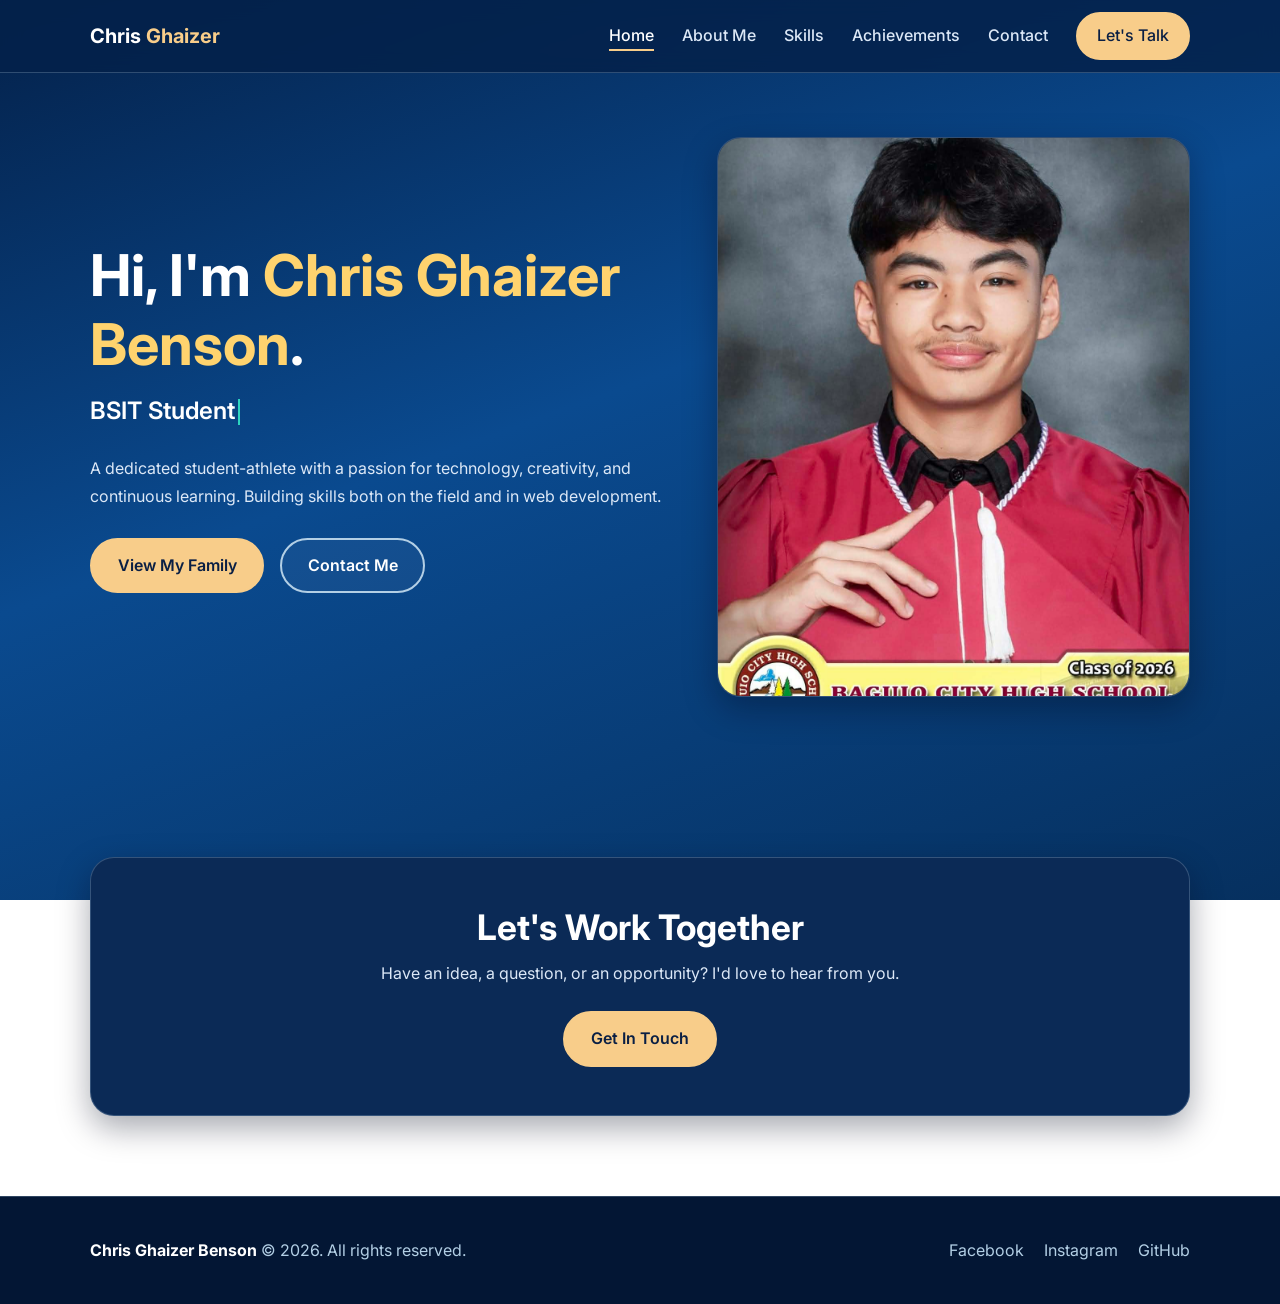
==== index.html @ 93397409 "Add Achievements link to navigation menu" ====
<!DOCTYPE html>
<html lang="en">
<head>
  <meta charset="UTF-8">
  <meta name="viewport" content="width=device-width, initial-scale=1">
  <title>Home | Chris Ghaizer Benson</title>
  <meta name="description" content="Portfolio of Chris Ghaizer Benson, BSIT student and aspiring web developer.">
  <link rel="preconnect" href="https://fonts.googleapis.com">
  <link rel="preconnect" href="https://fonts.gstatic.com" crossorigin>
  <link href="https://fonts.googleapis.com/css2?family=Inter:wght@400;500;600;700&display=swap" rel="stylesheet">
  <link rel="stylesheet" href="style.css">
</head>
<body>
  <header class="site-header">
    <nav class="container nav" aria-label="Main navigation">
      <a href="index.html" class="logo">Chris <span>Ghaizer</span></a>
      <button class="menu-toggle" aria-label="Toggle menu" aria-expanded="false" aria-controls="nav-links">
        <span></span><span></span><span></span>
      </button>
      <ul class="nav-links" id="nav-links">
        <li><a href="index.html" aria-current="page">Home</a></li>
        <li><a href="about.html">About Me</a></li>
        <li><a href="skills.html">Skills</a></li>
        <li><a href="achievements.html">Achievements</a></li>
        <li><a href="contact.html">Contact</a></li>
        <li><a href="contact.html" class="btn">Let's Talk</a></li>
      </ul>
    </nav>
  </header>
  <main>
    <section class="hero" id="home">
      <div class="container hero-grid">
        <div>
          <h1>Hi, I'm <span>Chris Ghaizer Benson</span>.</h1>
          <p class="typed-title" aria-label="BSIT Student | Aspiring Web Developer"><span id="typed">BSIT Student | Aspiring Web Developer</span><span class="cursor" aria-hidden="true"></span></p>
          <p class="lead">A dedicated student-athlete with a passion for technology, creativity, and continuous learning. Building skills both on the field and in web development.</p>
          <div class="btn-row">
            <a href="#Family" id="view-family" class="btn">View My Family</a>
            <a href="contact.html" class="btn btn-outline">Contact Me</a>
          </div>
        </div>
        <!-- Replace profile.jpg with your own photo (same folder as index.html). -->
        <figure class="hero-photo">
          <img src="1.jpg" alt="Profile photo of Chris Ghaizer Benson">
        </figure>
      </div>
    </section>

    <section class="alt is-hidden" id="Family">
      <div class="container">
        <div class="section-head">
          <h2>Family</h2>
          <p class="lead">My Loved Ones</p>
        </div>
        <div class="grid grid-3">
          <article class="card">
            <h3>Father</h3>
            <figure class="hero-photo">
          <img src="2.jpg" alt="Photo of my father">
        </figure>
            <p>The one who taught me how to live.</p>
      
          </article>
          <article class="card">
            <h3>Mother</h3>
            <figure class="hero-photo">
          <img src="3.jpg" alt="Photo of my mother">
        </figure>
            <p>The one who supported me through everything.</p>
           
          </article>
          <article class="card">
            <h3>Sister</h3>
            <figure class="hero-photo">
              <img src="4.jpg" alt="Photo of my sister">
            </figure>
            <p>The one who shares my interests and keeps me motivated.</p>
            
          </article>
        </div>
      </div>
    </section>

    <section>
      <div class="container">
        <div class="cta">
          <h2>Let's Work Together</h2>
          <p>Have an idea, a question, or an opportunity? I'd love to hear from you.</p>
          <a href="contact.html" class="btn">Get In Touch</a>
        </div>
      </div>
    </section>
  </main>
  <footer class="site-footer">
    <div class="container footer-inner">
      <p><strong>Chris Ghaizer Benson</strong> &copy; <span class="year">2026</span>. All rights reserved.</p>
      <ul class="socials">
        <li><a href="https://www.facebook.com/ghaizer.rodriguez" target="_blank" rel="noopener noreferrer">Facebook</a></li>
        <li><a href="https://www.instagram.com/ghaizerz_17/" target="_blank" rel="noopener noreferrer">Instagram</a></li>
        <li><a href="https://github.com/ghaizerbenson17-pixel" target="_blank" rel="noopener noreferrer">GitHub</a></li>
      </ul>
    </div>
  </footer>
  <script src="script.js"></script>
</body>
</html>
---- style.css ----
/* ===== Palette (taken from your reference screenshot) =====
   Deep royal blue background | darker navy cards
   Warm peach buttons         | golden yellow name highlight
   White headings             | soft light-blue body text | teal small accent */
:root{
  --bg-top:#04214A; --bg-mid:#0A4A8F; --bg-bottom:#06305F;   /* page gradient */
  --card:#0B2A56; --panel:rgba(3,18,46,.45); --footer:#031634;
  --peach:#F8CD8A; --peach-hover:#FFDDA8; --gold:#FFD36E;
  --white:#FFFFFF; --text:#DCE8F7; --muted:#B3CFE5; --teal:#2DD4BF;
  --border:rgba(179,207,229,.25); --on-peach:#0A1F44;
  --radius:16px; --shadow:0 12px 32px rgba(0,10,30,.35);
  --font:'Inter','Segoe UI',system-ui,sans-serif;
}
*{box-sizing:border-box;margin:0;padding:0}
html{scroll-behavior:smooth}
body{font-family:var(--font);color:var(--text);line-height:1.7;min-height:100vh;
  background:linear-gradient(160deg,var(--bg-top) 0%,var(--bg-mid) 45%,var(--bg-bottom) 100%) fixed}
a{color:inherit;text-decoration:none}
:focus-visible{outline:3px solid var(--teal);outline-offset:3px}
.container{width:min(1100px,92%);margin-inline:auto}
section{padding:5rem 0}
h1,h2,h3{line-height:1.2;color:var(--white)}
h1{font-size:clamp(2.2rem,5vw,3.6rem)}
h2{font-size:clamp(1.6rem,3vw,2.2rem);margin-bottom:.75rem}
.lead{max-width:60ch;color:var(--text)}
.section-head{margin-bottom:2.5rem}
.alt{background:var(--panel)}

/* Buttons */
.btn{display:inline-block;padding:.75rem 1.6rem;border-radius:999px;font-weight:600;font-size:1rem;
  border:2px solid var(--peach);background:var(--peach);color:var(--on-peach);cursor:pointer;font-family:inherit;
  transition:background .25s,transform .25s,box-shadow .25s}
.btn:hover{background:var(--peach-hover);border-color:var(--peach-hover);transform:translateY(-2px);box-shadow:var(--shadow)}
.btn-outline{background:rgba(255,255,255,.04);color:var(--white);border-color:var(--muted)}
.btn-outline:hover{background:rgba(179,207,229,.18);color:var(--white);border-color:var(--white)}

/* Header / nav */
.site-header{position:sticky;top:0;z-index:100;background:rgba(4,33,74,.85);backdrop-filter:blur(10px);
  border-bottom:1px solid var(--border)}
.nav{display:flex;align-items:center;justify-content:space-between;min-height:72px;gap:1rem}
.logo{font-weight:700;font-size:1.25rem;color:var(--white)}
.logo span{color:var(--peach)}
.nav-links{display:flex;align-items:center;gap:1.75rem;list-style:none}
.nav-links a{font-weight:500;color:var(--text);padding:.25rem 0;border-bottom:2px solid transparent;transition:border-color .25s,color .25s}
.nav-links a:hover,.nav-links a[aria-current="page"]{color:var(--white);border-bottom-color:var(--peach)}
.nav-links .btn{border-bottom:2px solid var(--peach);padding:.5rem 1.2rem;color:var(--on-peach)}
.nav-links .btn:hover{color:var(--on-peach)}
.menu-toggle{display:none;background:none;border:0;cursor:pointer;padding:.5rem}
.menu-toggle span{display:block;width:24px;height:2px;background:var(--white);margin:5px 0;transition:transform .25s,opacity .25s}
.menu-toggle[aria-expanded="true"] span:nth-child(1){transform:translateY(7px) rotate(45deg)}
.menu-toggle[aria-expanded="true"] span:nth-child(2){opacity:0}
.menu-toggle[aria-expanded="true"] span:nth-child(3){transform:translateY(-7px) rotate(-45deg)}

/* Hero */
.hero{padding:4rem 0 5rem}
.hero-grid{display:grid;grid-template-columns:1.1fr .9fr;gap:3rem;align-items:center}
.hero h1 span{color:var(--gold)}
.typed-title{font-size:clamp(1.1rem,2.2vw,1.5rem);font-weight:600;color:var(--white);margin:.75rem 0 1rem;min-height:2em}
.cursor{display:inline-block;width:2px;height:1.1em;background:var(--teal);margin-left:3px;vertical-align:text-bottom;animation:blink 1s steps(1) infinite}
@keyframes blink{50%{opacity:0}}
.hero p.lead{margin-bottom:1.75rem}
.btn-row{display:flex;flex-wrap:wrap;gap:1rem}
.hero-photo{position:relative;width:100%;aspect-ratio:4/5;max-height:560px;border-radius:24px;overflow:hidden;
  box-shadow:var(--shadow);background:linear-gradient(145deg,var(--card),var(--bg-top));
  border:1.5px solid var(--border);display:grid;place-items:center;text-align:center;color:var(--muted);padding:1rem}
.hero-photo img{position:absolute;inset:0;width:100%;height:100%;object-fit:cover}
.hero-photo img.hidden{display:none}

/* Cards */
.grid{display:grid;gap:1.5rem}
.grid-3{grid-template-columns:repeat(3,1fr)}
.grid-2{grid-template-columns:repeat(2,1fr)}
.card{background:var(--card);border:1px solid var(--border);border-top:4px solid var(--peach);border-radius:var(--radius);
  padding:1.75rem;box-shadow:0 2px 8px rgba(0,10,30,.25);transition:transform .25s,box-shadow .25s,border-color .25s}
.card:hover{transform:translateY(-4px);box-shadow:var(--shadow);border-color:var(--muted);border-top-color:var(--peach)}
.card h3{margin-bottom:.5rem;font-size:1.2rem}
.card p{color:var(--text)}
.tags{display:flex;flex-wrap:wrap;gap:.5rem;margin:1rem 0}
.tag{background:rgba(255,255,255,.06);border:1px solid var(--border);color:var(--text);border-radius:999px;padding:.15rem .75rem;font-size:.85rem}
.card-link{font-weight:600;color:var(--peach);border-bottom:2px solid var(--peach)}
.card-link:hover{color:var(--peach-hover)}
.icon{width:48px;height:48px;border-radius:12px;background:var(--peach);color:var(--on-peach);display:grid;place-items:center;
  font-weight:700;font-size:.9rem;margin-bottom:1rem}
.cta{background:var(--card);border:1px solid var(--border);color:var(--white);text-align:center;border-radius:24px;padding:3rem 1.5rem;box-shadow:var(--shadow)}
.cta h2{color:var(--white)}
.cta p{color:var(--text);margin:0 auto 1.5rem}
.page-intro{padding:4rem 0 1rem}
.timeline{list-style:none;border-left:3px solid var(--peach);padding-left:1.5rem;display:grid;gap:1.5rem}
.timeline h3{font-size:1.1rem}
.timeline time{color:var(--gold);font-weight:600;font-size:.9rem}

/* Contact */
.contact-grid{display:grid;grid-template-columns:.8fr 1.2fr;gap:2.5rem;align-items:start}
.contact-list{list-style:none;display:grid;gap:1rem}
.contact-list li{background:var(--card);border:1px solid var(--border);border-radius:12px;padding:1rem 1.25rem}
.contact-list strong{display:block;font-size:.9rem;color:var(--muted)}
.contact-list a:hover{color:var(--peach)}
form{background:var(--card);border:1px solid var(--border);border-radius:var(--radius);padding:2rem;box-shadow:var(--shadow);display:grid;gap:1.1rem}
label{font-weight:600;font-size:.95rem;color:var(--white)}
input,textarea{width:100%;margin-top:.35rem;padding:.8rem 1rem;border:1.5px solid var(--border);border-radius:12px;
  font:inherit;color:var(--white);background:rgba(3,18,46,.55);transition:border-color .25s,box-shadow .25s}
input:hover,textarea:hover{border-color:var(--muted)}
input:focus,textarea:focus{outline:none;border-color:var(--peach);box-shadow:0 0 0 3px rgba(248,205,138,.25)}
textarea{min-height:150px;resize:vertical}
.field.invalid input,.field.invalid textarea{border-color:#FF8A80}
.error{display:block;color:#FFB4AB;font-size:.85rem;min-height:1.1em;margin-top:.25rem}
.form-status{border-radius:12px;padding:.9rem 1rem;background:rgba(45,212,191,.1);border:1px solid var(--teal);color:var(--white);display:none}
.form-status.show{display:block}

/* Footer */
.site-footer{background:var(--footer);color:var(--muted);padding:2.5rem 0;border-top:1px solid var(--border)}
.footer-inner{display:flex;flex-wrap:wrap;justify-content:space-between;align-items:center;gap:1rem}
.site-footer strong{color:var(--white)}
.socials{display:flex;gap:1.25rem;list-style:none}
.socials a{color:var(--muted);border-bottom:1px solid transparent;transition:color .25s,border-color .25s}
.socials a:hover{color:var(--white);border-color:var(--peach)}

/* Responsive */
@media(max-width:900px){
  .hero-grid,.contact-grid{grid-template-columns:1fr}
  .grid-3{grid-template-columns:repeat(2,1fr)}
  .hero-photo{max-width:420px;margin-inline:auto;max-height:none}
}
@media(max-width:720px){
  section{padding:3.5rem 0}
  .menu-toggle{display:block}
  .nav-links{position:absolute;top:72px;left:0;right:0;flex-direction:column;align-items:flex-start;gap:1rem;
    background:var(--bg-top);padding:1.25rem 4%;border-bottom:1px solid var(--border);display:none}
  .nav-links.open{display:flex}
  .grid-3,.grid-2{grid-template-columns:1fr}
}
@media(prefers-reduced-motion:reduce){*{animation:none!important;transition:none!important;scroll-behavior:auto!important}}

/* Center the Family section */
.alt .section-head{text-align:center}
.alt .section-head .lead{margin-inline:auto}
.alt .card{text-align:center}
.alt .tags{justify-content:center}

/* Hidden until "View My Family" is clicked */
.is-hidden {
  display: none;
}

/* About Me box */
.about-box {
  background: #EEF3F9;
  border-left: 6px solid var(--gold);
  border-radius: 4px;
  padding: 2rem 2rem 2rem 2.25rem;
  margin-top: 1.5rem;
  box-shadow: 8px 8px 0 var(--footer);
}
.about-box p {
  color: var(--on-peach);
  max-width: none;
  line-height: 1.9;
}
.about-box p + p {
  margin-top: 1.25rem;
}
.about-box .btn-dark {
  margin-top: 1.5rem;
  background: var(--on-peach);
  border-color: var(--on-peach);
  color: var(--white);
  border-radius: 6px;
  font-weight: 700;
}
.about-box .btn-dark:hover {
  background: var(--card);
  border-color: var(--card);
  color: var(--white);
}

/* Typing effect for the Skills description */
.typewriter {
  min-height: 1.7em; /* keeps the page from jumping while text types in */
}
.typewriter.typing::after {
  content: "";
  display: inline-block;
  width: 2px;
  height: 1.1em;
  background: var(--teal);
  margin-left: 3px;
  vertical-align: text-bottom;
  animation: blink 1s steps(1) infinite;
}
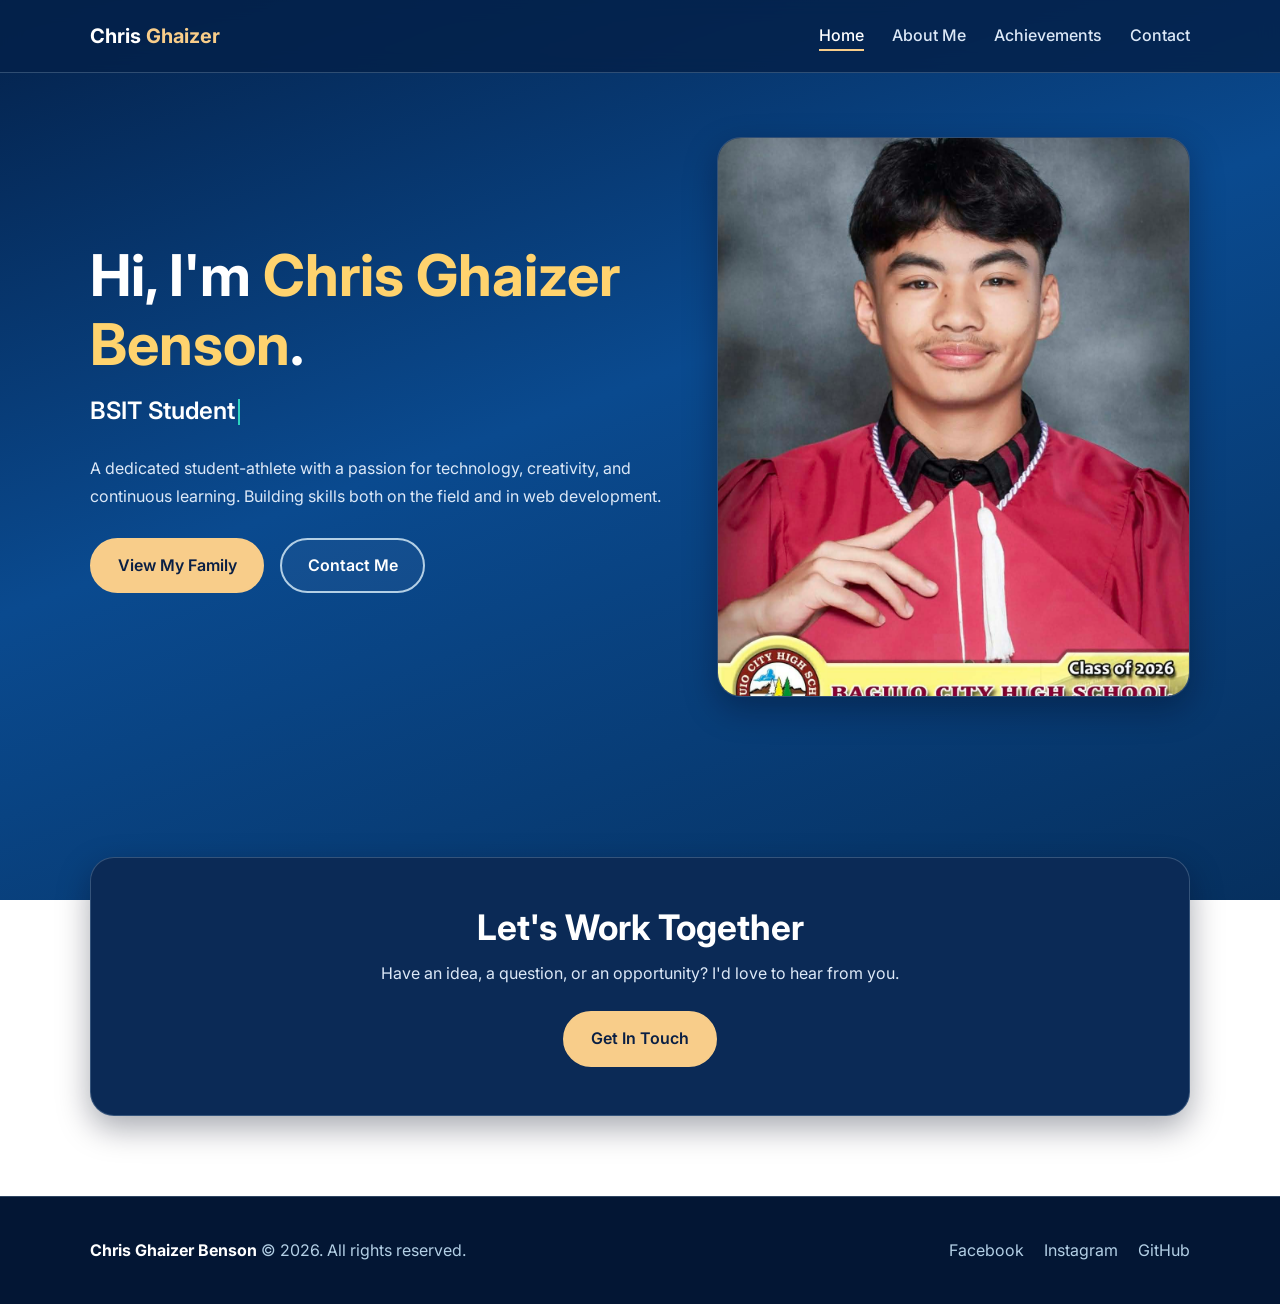
==== commit 16b1f265: "Update index.html" ====
--- a/index.html
+++ b/index.html
@@ -20,10 +20,10 @@
       <ul class="nav-links" id="nav-links">
         <li><a href="index.html" aria-current="page">Home</a></li>
         <li><a href="about.html">About Me</a></li>
-        <li><a href="skills.html">Skills</a></li>
+        
         <li><a href="achievements.html">Achievements</a></li>
         <li><a href="contact.html">Contact</a></li>
-        <li><a href="contact.html" class="btn">Let's Talk</a></li>
+        
       </ul>
     </nav>
   </header>
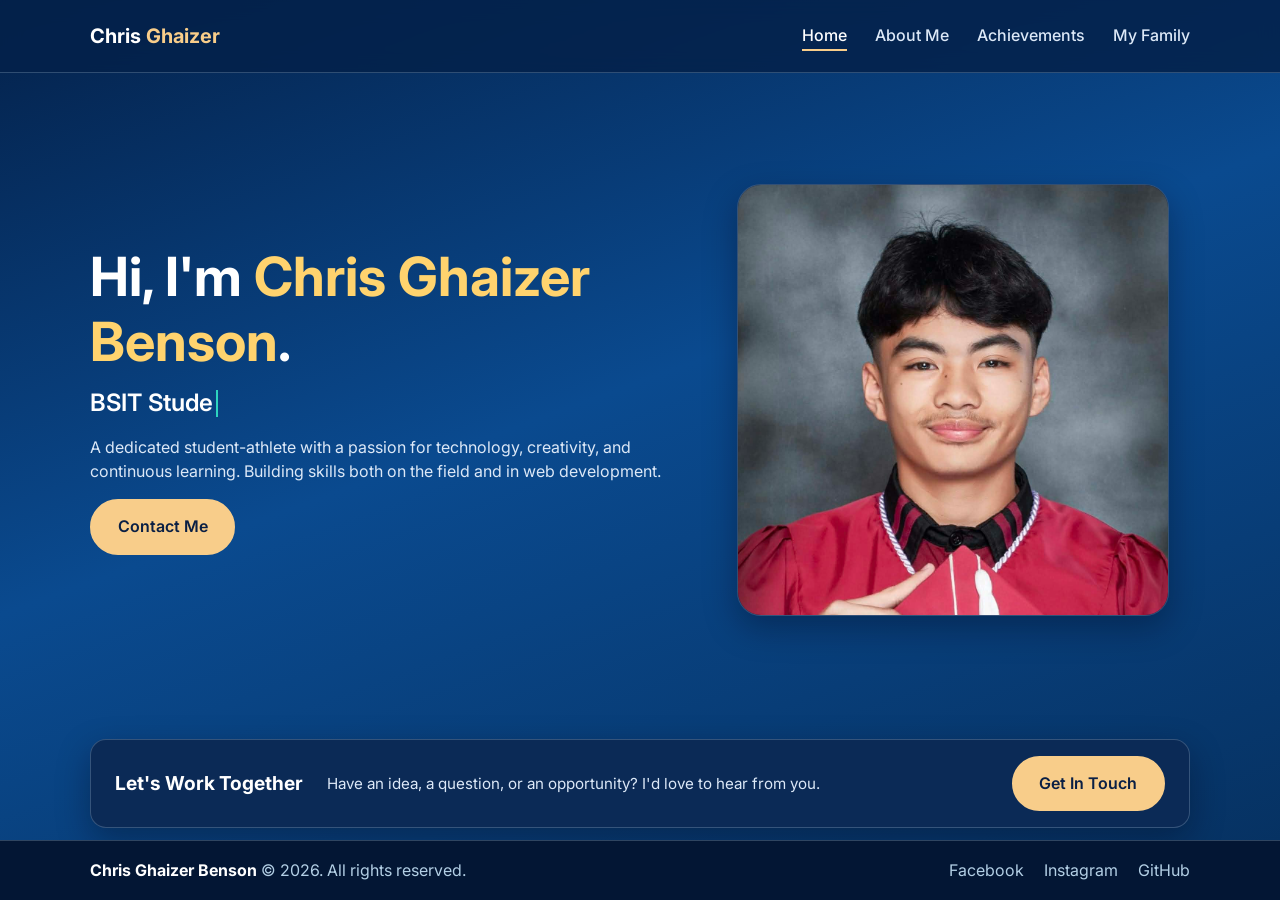
==== commit 3991bfeb: "Replace 'Contact' link with 'My Family' link" ====
--- a/index.html
+++ b/index.html
@@ -22,7 +22,7 @@
         <li><a href="about.html">About Me</a></li>
         
         <li><a href="achievements.html">Achievements</a></li>
-        <li><a href="contact.html">Contact</a></li>
+        <li><a href="family.html">My Family</a></li>
         
       </ul>
     </nav>
@@ -35,49 +35,13 @@
           <p class="typed-title" aria-label="BSIT Student | Aspiring Web Developer"><span id="typed">BSIT Student | Aspiring Web Developer</span><span class="cursor" aria-hidden="true"></span></p>
           <p class="lead">A dedicated student-athlete with a passion for technology, creativity, and continuous learning. Building skills both on the field and in web development.</p>
           <div class="btn-row">
-            <a href="#Family" id="view-family" class="btn">View My Family</a>
-            <a href="contact.html" class="btn btn-outline">Contact Me</a>
+            <a href="contact.html" class="btn">Contact Me</a>
           </div>
         </div>
         <!-- Replace profile.jpg with your own photo (same folder as index.html). -->
         <figure class="hero-photo">
           <img src="1.jpg" alt="Profile photo of Chris Ghaizer Benson">
         </figure>
-      </div>
-    </section>
-
-    <section class="alt is-hidden" id="Family">
-      <div class="container">
-        <div class="section-head">
-          <h2>Family</h2>
-          <p class="lead">My Loved Ones</p>
-        </div>
-        <div class="grid grid-3">
-          <article class="card">
-            <h3>Father</h3>
-            <figure class="hero-photo">
-          <img src="2.jpg" alt="Photo of my father">
-        </figure>
-            <p>The one who taught me how to live.</p>
-      
-          </article>
-          <article class="card">
-            <h3>Mother</h3>
-            <figure class="hero-photo">
-          <img src="3.jpg" alt="Photo of my mother">
-        </figure>
-            <p>The one who supported me through everything.</p>
-           
-          </article>
-          <article class="card">
-            <h3>Sister</h3>
-            <figure class="hero-photo">
-              <img src="4.jpg" alt="Photo of my sister">
-            </figure>
-            <p>The one who shares my interests and keeps me motivated.</p>
-            
-          </article>
-        </div>
       </div>
     </section>
 
@@ -104,3 +68,4 @@
   <script src="script.js"></script>
 </body>
 </html>
+
--- a/style.css
+++ b/style.css
@@ -186,4 +186,102 @@
   margin-left: 3px;
   vertical-align: text-bottom;
   animation: blink 1s steps(1) infinite;
-}+}
+
+/* ===== Homepage fits one screen (no scrolling needed) ===== */
+body {
+  min-height: 100vh;
+  min-height: 100dvh;
+  display: flex;
+  flex-direction: column;
+}
+
+main {
+  flex: 1;
+  display: flex;
+  flex-direction: column;
+  min-height: 0;
+}
+
+/* Hero takes all the leftover space */
+main > section.hero {
+  flex: 1;
+  display: flex;
+  align-items: center;
+  padding: 1rem 0;
+}
+
+.hero h1 { font-size: clamp(1.8rem, 6vh, 3.4rem); }
+.hero .typed-title { min-height: 0; margin: 0.5rem 0 0.75rem; }
+.hero p.lead { margin-bottom: 1rem; line-height: 1.5; }
+
+/* Photo box sized by screen height, square, picture fills it */
+.hero .hero-photo {
+  width: auto;
+  height: clamp(180px, 48vh, 460px);
+  max-height: none;
+  aspect-ratio: 1 / 1;
+  justify-self: center;
+  padding: 0;
+  border-radius: 24px;
+}
+
+.hero .hero-photo img {
+  position: absolute;
+  inset: 0;
+  width: 100%;
+  height: 100%;
+  object-fit: cover;          /* picture fills the whole box */
+  object-position: center top; /* keeps your face from being cropped */
+}
+
+/* Compact "Let's Work Together" strip */
+main > section:last-child {
+  padding: 0.75rem 0;
+}
+
+.cta {
+  padding: 1rem 1.5rem;
+  border-radius: 16px;
+}
+.cta h2 { font-size: 1.2rem; margin: 0; }
+.cta p { margin: 0; font-size: 0.95rem; line-height: 1.4; }
+
+@media (min-width: 721px) {
+  .cta {
+    display: flex;
+    align-items: center;
+    justify-content: space-between;
+    gap: 1.5rem;
+    text-align: left;
+  }
+  .cta p { margin: 0 auto 0 0; }
+}
+
+/* Compact footer */
+.site-footer { padding: 1rem 0; }
+
+/* Family section: compact, square photos */
+#Family { padding: 1.5rem 0; }
+#Family .section-head { margin-bottom: 1rem; }
+#Family .card { padding: 1rem; }
+#Family .card .hero-photo {
+  width: auto;
+  height: clamp(100px, 22vh, 220px);
+  aspect-ratio: 1 / 1;
+  max-height: none;
+  margin: 0.5rem auto;
+  padding: 0;
+  border-radius: 16px;
+}
+
+/* When Family is open, hide the hero and CTA so the cards fit */
+main:has(#Family:not(.is-hidden)) > .hero,
+main:has(#Family:not(.is-hidden)) > section:last-child {
+  display: none;
+}
+
+/* Phones / tablets: stack, smaller photo (scrolling is fine here) */
+@media (max-width: 900px) {
+  .hero .hero-photo { height: clamp(160px, 30vh, 320px); }
+}
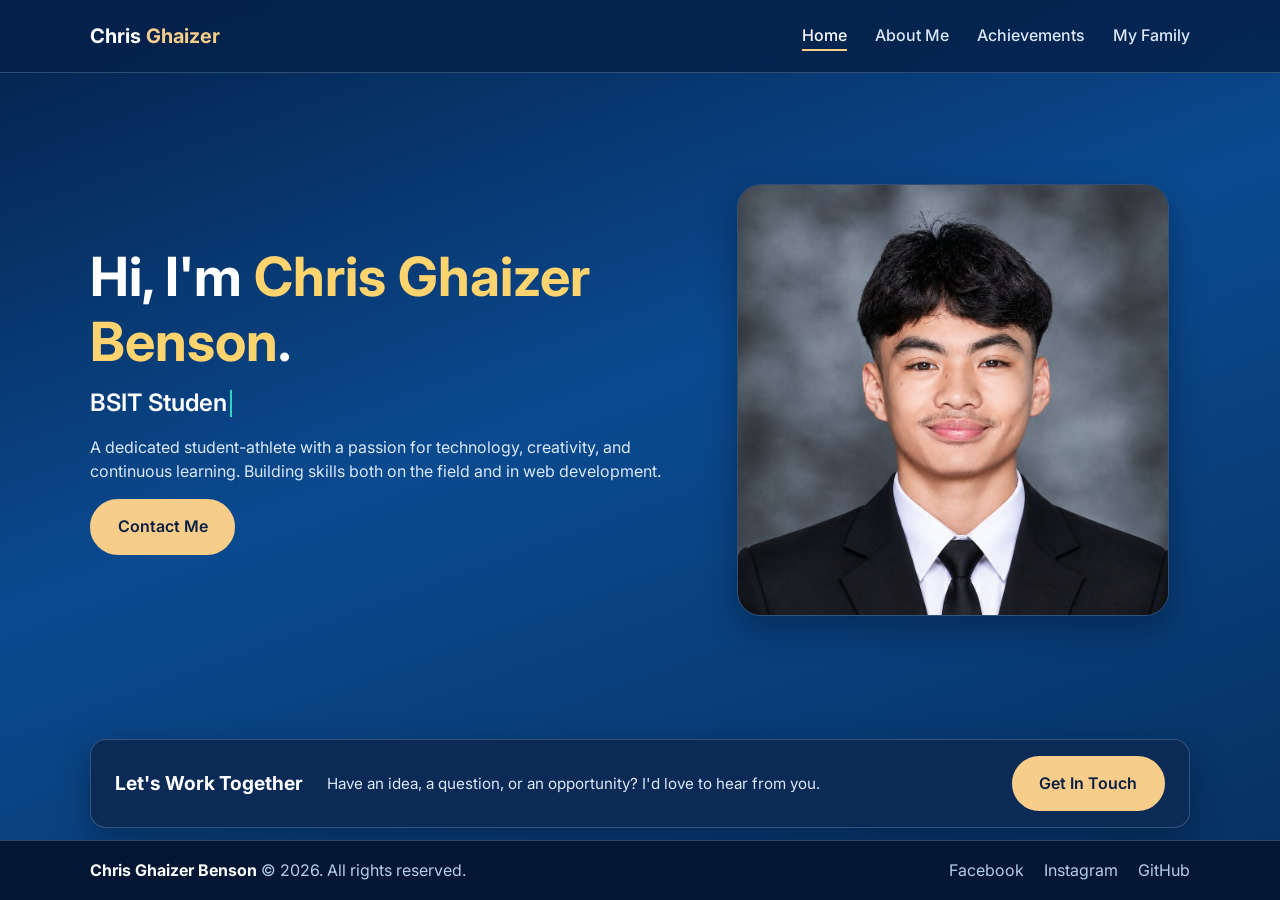
==== commit fc49ba9c: "Change image source from 1.jpg to 1.jpeg" ====
--- a/index.html
+++ b/index.html
@@ -40,7 +40,7 @@
         </div>
         <!-- Replace profile.jpg with your own photo (same folder as index.html). -->
         <figure class="hero-photo">
-          <img src="1.jpg" alt="Profile photo of Chris Ghaizer Benson">
+          <img src="1.jpeg" alt="Profile photo of Chris Ghaizer Benson">
         </figure>
       </div>
     </section>
--- a/style.css
+++ b/style.css
@@ -131,17 +131,6 @@
 }
 @media(prefers-reduced-motion:reduce){*{animation:none!important;transition:none!important;scroll-behavior:auto!important}}
 
-/* Center the Family section */
-.alt .section-head{text-align:center}
-.alt .section-head .lead{margin-inline:auto}
-.alt .card{text-align:center}
-.alt .tags{justify-content:center}
-
-/* Hidden until "View My Family" is clicked */
-.is-hidden {
-  display: none;
-}
-
 /* About Me box */
 .about-box {
   background: #EEF3F9;
@@ -261,27 +250,77 @@
 /* Compact footer */
 .site-footer { padding: 1rem 0; }
 
-/* Family section: compact, square photos */
-#Family { padding: 1.5rem 0; }
-#Family .section-head { margin-bottom: 1rem; }
-#Family .card { padding: 1rem; }
-#Family .card .hero-photo {
-  width: auto;
-  height: clamp(100px, 22vh, 220px);
-  aspect-ratio: 1 / 1;
-  max-height: none;
-  margin: 0.5rem auto;
-  padding: 0;
-  border-radius: 16px;
-}
-
-/* When Family is open, hide the hero and CTA so the cards fit */
-main:has(#Family:not(.is-hidden)) > .hero,
-main:has(#Family:not(.is-hidden)) > section:last-child {
-  display: none;
-}
-
 /* Phones / tablets: stack, smaller photo (scrolling is fine here) */
 @media (max-width: 900px) {
   .hero .hero-photo { height: clamp(160px, 30vh, 320px); }
 }
+
+
+/* ===== Shared tweaks ===== */
+.page-intro .lead{margin-top:.75rem}
+.icon svg{width:55%;height:55%;fill:none;stroke:currentColor;stroke-width:2;stroke-linecap:round;stroke-linejoin:round}
+.contact-list a{overflow-wrap:anywhere}
+
+/* Contact: name + email side by side */
+.field-row{display:grid;grid-template-columns:1fr 1fr;gap:1rem}
+.field-row .field{min-width:0}
+@media(max-width:720px){.field-row{grid-template-columns:1fr}}
+
+/* My Family page */
+.family .section-head{text-align:center;margin-bottom:1.5rem}
+.family .section-head .lead{margin-inline:auto}
+.family .card{text-align:center}
+.family .card .hero-photo{width:auto;height:clamp(140px,32vh,300px);aspect-ratio:1/1;max-height:none;margin:.75rem auto;padding:0;border-radius:16px}
+
+/* Achievements: image frames */
+.frames{display:grid;grid-template-columns:repeat(3,1fr);gap:1.5rem}
+.frame{background:var(--card);border:1px solid var(--border);border-top:4px solid var(--peach);border-radius:var(--radius);
+  padding:.6rem;box-shadow:0 2px 8px rgba(0,10,30,.25);transition:transform .25s,box-shadow .25s}
+.frame:hover{transform:translateY(-4px);box-shadow:var(--shadow)}
+.frame-img{position:relative;aspect-ratio:4/3;border-radius:10px;overflow:hidden;display:grid;place-items:center;text-align:center;
+  padding:.5rem;font-size:.9rem;color:var(--muted);background:linear-gradient(145deg,var(--card),var(--bg-top))}
+.frame-img img{position:absolute;inset:0;width:100%;height:100%;object-fit:cover}
+.frame-img img.hidden{display:none}
+main > section.frames-section{padding:1rem 0 2rem}
+main > section.timeline-section{padding:1rem 0 3rem}
+@media(max-width:720px){.frames{grid-template-columns:1fr}}
+
+/* ===== One-screen pages: About, Contact, My Family (no scrolling on desktop) =====
+   On smaller screens these pages scroll normally so nothing gets cut off. */
+@media (min-width:1100px){
+  html:has(body.fit-screen){font-size:clamp(11px,2vh,16px)}
+  body.fit-screen{height:100vh;height:100dvh;min-height:0;overflow:hidden}
+  body.fit-screen main{justify-content:center}
+  body.fit-screen main > section{padding:.75rem 0}
+  body.fit-screen h1{font-size:2.1rem}
+  body.fit-screen .page-intro .lead{margin-top:.4rem}
+
+  /* About */
+  body.fit-screen .about-box{margin-top:.6rem;padding:1.1rem 1.5rem 1.1rem 1.75rem;box-shadow:5px 5px 0 var(--footer)}
+  body.fit-screen .about-box p{font-size:.95rem;line-height:1.6}
+  body.fit-screen .about-box p + p{margin-top:.7rem}
+  .about-cards{grid-template-columns:repeat(4,1fr);gap:1.25rem}
+  .about-cards .card{padding:1.1rem}
+  .about-cards .card h3{font-size:1.05rem;margin-bottom:.35rem}
+  .about-cards .card p{font-size:.88rem;line-height:1.55}
+  .about-cards .icon{width:2.5rem;height:2.5rem;margin-bottom:.6rem}
+
+  /* Contact */
+  body.fit-screen .contact-grid{gap:1.5rem}
+  body.fit-screen .contact-list{gap:.7rem}
+  body.fit-screen .contact-list li{padding:.7rem 1rem}
+  body.fit-screen form{padding:1.1rem 1.4rem;gap:.55rem}
+  body.fit-screen label{font-size:.9rem;line-height:1.4}
+  body.fit-screen input,body.fit-screen textarea{padding:.5rem .8rem;margin-top:.2rem;line-height:1.4}
+  body.fit-screen textarea{min-height:5rem;resize:none}
+  body.fit-screen .error{font-size:.78rem;line-height:1.2;min-height:1em;margin-top:.15rem}
+  body.fit-screen .form-status{font-size:.85rem;padding:.6rem .8rem}
+  body.fit-screen form .btn{padding:.55rem 1.2rem}
+
+  /* My Family */
+  body.fit-screen .family .section-head{margin-bottom:1rem}
+  body.fit-screen .family .card{padding:1rem}
+  body.fit-screen .family .card .hero-photo{height:clamp(120px,34vh,320px);margin:.5rem auto}
+}
+ .edu-list{list-style:none;margin-top:.6rem;display:grid;gap:.35rem;font-size:.88rem;color:var(--text)}
+.edu-list strong{color:var(--gold)}
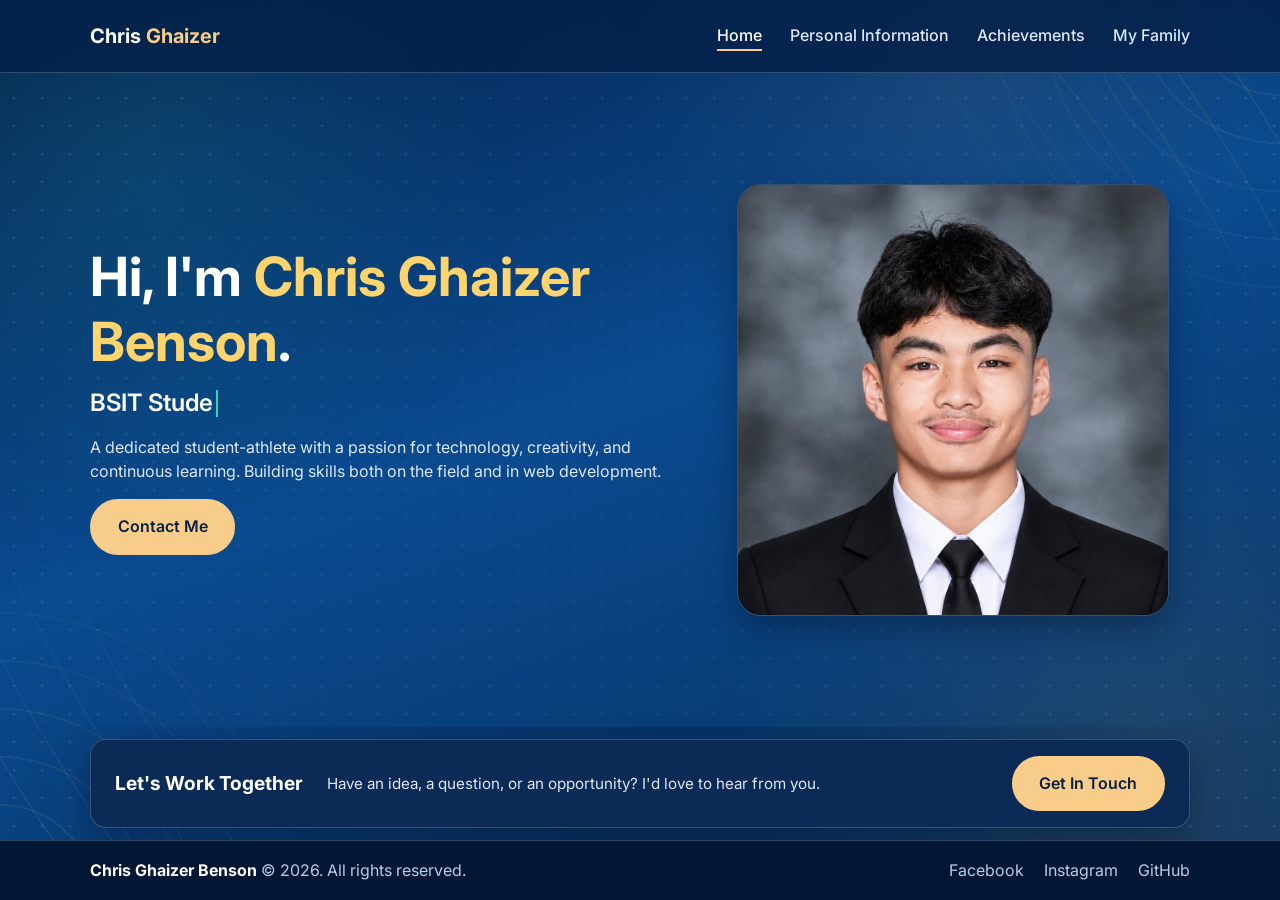
==== commit 88dde29b: "Update index.html" ====
--- a/index.html
+++ b/index.html
@@ -19,7 +19,7 @@
       </button>
       <ul class="nav-links" id="nav-links">
         <li><a href="index.html" aria-current="page">Home</a></li>
-        <li><a href="about.html">About Me</a></li>
+        <li><a href="about.html">Personal Information</a></li>
         
         <li><a href="achievements.html">Achievements</a></li>
         <li><a href="family.html">My Family</a></li>
--- a/style.css
+++ b/style.css
@@ -322,5 +322,142 @@
   body.fit-screen .family .card{padding:1rem}
   body.fit-screen .family .card .hero-photo{height:clamp(120px,34vh,320px);margin:.5rem auto}
 }
- .edu-list{list-style:none;margin-top:.6rem;display:grid;gap:.35rem;font-size:.88rem;color:var(--text)}
+
+.edu-list{list-style:none;margin-top:.6rem;display:grid;gap:.35rem;font-size:.88rem;color:var(--text)}
 .edu-list strong{color:var(--gold)}
+
+/* ===== About Me designs ===== */
+
+/* Soft glowing background shapes */
+body.fit-screen::before{
+  content:"";position:fixed;inset:0;z-index:0;pointer-events:none;
+  background:
+    radial-gradient(420px circle at 8% 25%, rgba(45,212,191,.16), transparent 70%),
+    radial-gradient(520px circle at 92% 80%, rgba(255,211,110,.12), transparent 70%),
+    radial-gradient(360px circle at 70% 8%, rgba(179,207,229,.12), transparent 70%);
+}
+body.fit-screen main{position:relative;z-index:1}
+
+/* Heading */
+.eyebrow{
+  display:inline-block;font-size:.8rem;font-weight:600;letter-spacing:.14em;
+  text-transform:uppercase;color:var(--teal);margin-bottom:.25rem;
+}
+.page-intro h1 span{color:var(--gold)}
+.page-intro h1::after{
+  content:"";display:block;width:70px;height:4px;border-radius:4px;margin-top:.5rem;
+  background:linear-gradient(90deg,var(--gold),var(--peach),var(--teal));
+}
+
+/* About box: big quote mark + accent corner */
+.about-box{position:relative;overflow:hidden}
+.about-box::before{
+  content:"\201C";position:absolute;top:-1rem;right:1.25rem;
+  font-family:Georgia,serif;font-size:8rem;line-height:1;
+  color:rgba(10,31,68,.08);pointer-events:none;
+}
+.about-box::after{
+  content:"";position:absolute;right:0;bottom:0;width:90px;height:90px;
+  background:linear-gradient(135deg,transparent 50%,rgba(255,211,110,.35) 50%);
+}
+
+/* Cards */
+.about-cards .card{
+  background:linear-gradient(160deg,var(--card),#082247);
+  position:relative;overflow:hidden;
+}
+.about-cards .card::after{
+  content:"";position:absolute;right:-30px;bottom:-30px;width:90px;height:90px;
+  border-radius:50%;background:rgba(255,211,110,.07);
+}
+.about-cards .card:nth-child(1){border-top-color:var(--peach)}
+.about-cards .card:nth-child(2){border-top-color:var(--teal)}
+.about-cards .card:nth-child(3){border-top-color:var(--gold)}
+.about-cards .card:nth-child(4){border-top-color:var(--muted)}
+.about-cards .card:hover{box-shadow:0 12px 32px rgba(0,10,30,.45),0 0 0 1px rgba(255,211,110,.25)}
+
+/* Gradient icon badges */
+.about-cards .icon{
+  background:linear-gradient(135deg,var(--peach),var(--gold));
+  box-shadow:0 6px 14px rgba(248,205,138,.25);
+  transition:transform .25s;
+}
+.about-cards .card:hover .icon{transform:rotate(-6deg) scale(1.08)}
+.about-cards .card:nth-child(2) .icon{background:linear-gradient(135deg,#7CF0E0,var(--teal))}
+.about-cards .card:nth-child(4) .icon{background:linear-gradient(135deg,#E3F0FB,var(--muted))}
+
+/* Education list as a mini timeline */
+.edu-list{
+  position:relative;padding-left:1rem;margin-left:.25rem;
+  border-left:2px dashed var(--border);gap:.5rem;
+}
+.edu-list li{position:relative}
+.edu-list li::before{
+  content:"";position:absolute;left:calc(-1rem - 5px);top:.55em;
+  width:8px;height:8px;border-radius:50%;background:var(--gold);
+  box-shadow:0 0 0 3px rgba(255,211,110,.2);
+}
+
+/* ===== Bigger About Me text ===== */
+
+/* Base (tablets/phones and any screen that scrolls) */
+.page-intro h1{font-size:clamp(2.4rem,6vw,3.6rem)}
+.about-box p{font-size:1.15rem;line-height:1.8}
+
+/* Desktop one-screen layout (overrides the smaller fit-screen sizes) */
+@media (min-width:1100px){
+  body.fit-screen .page-intro h1{font-size:2.8rem}
+  body.fit-screen .about-box{padding:1.4rem 2rem 1.4rem 2.25rem}
+  body.fit-screen .about-box p{font-size:1.2rem;line-height:1.65}
+  body.fit-screen .about-box p + p{margin-top:.8rem}
+}
+
+/* ===== Smaller About box ===== */
+.about-box{
+  max-width: 1000px;          /* narrower box (was full width) */
+  padding: 1.25rem 1.5rem 1.25rem 1.75rem;
+}
+
+@media (min-width:1100px){
+  body.fit-screen .about-box{
+    max-width: 1100px;
+    padding: .9rem 1.4rem .9rem 1.6rem;
+    box-shadow: 4px 4px 0 var(--footer);
+  }
+  body.fit-screen .about-box p{font-size:1.1rem;line-height:1.55}
+  body.fit-screen .about-box p + p{margin-top:.6rem}
+}
+
+/* ===== Background designs ===== */
+
+/* Layer 1: dot grid + soft color glows */
+html::before{
+  content:"";position:fixed;inset:0;z-index:-1;pointer-events:none;
+  background:
+    radial-gradient(rgba(179,207,229,.16) 1.5px, transparent 1.6px) 0 0 / 28px 28px,
+    radial-gradient(520px circle at 12% 20%, rgba(45,212,191,.14), transparent 70%),
+    radial-gradient(600px circle at 88% 85%, rgba(255,211,110,.11), transparent 70%),
+    radial-gradient(480px circle at 75% 10%, rgba(248,205,138,.08), transparent 70%);
+  /* fade the dots toward the middle so text stays clean */
+  -webkit-mask-image:radial-gradient(ellipse at center, rgba(0,0,0,.35) 0%, #000 85%);
+          mask-image:radial-gradient(ellipse at center, rgba(0,0,0,.35) 0%, #000 85%);
+}
+
+/* Layer 2: concentric rings in two corners (like a soccer center circle) */
+html::after{
+  content:"";position:fixed;inset:0;z-index:-1;pointer-events:none;
+  background:
+    repeating-radial-gradient(circle at 100% 0%, transparent 0 46px, rgba(179,207,229,.10) 46px 48px),
+    repeating-radial-gradient(circle at 0% 100%, transparent 0 46px, rgba(255,211,110,.10) 46px 48px);
+  -webkit-mask-image:
+    radial-gradient(circle 420px at 100% 0%, #000, transparent 100%),
+    radial-gradient(circle 420px at 0% 100%, #000, transparent 100%);
+          mask-image:
+    radial-gradient(circle 420px at 100% 0%, #000, transparent 100%),
+    radial-gradient(circle 420px at 0% 100%, #000, transparent 100%);
+}
+
+/* Optional: slightly lighter panel strip behind sections for depth */
+main > section:nth-of-type(even){
+  background:linear-gradient(90deg, transparent, rgba(3,18,46,.25), transparent);
+}
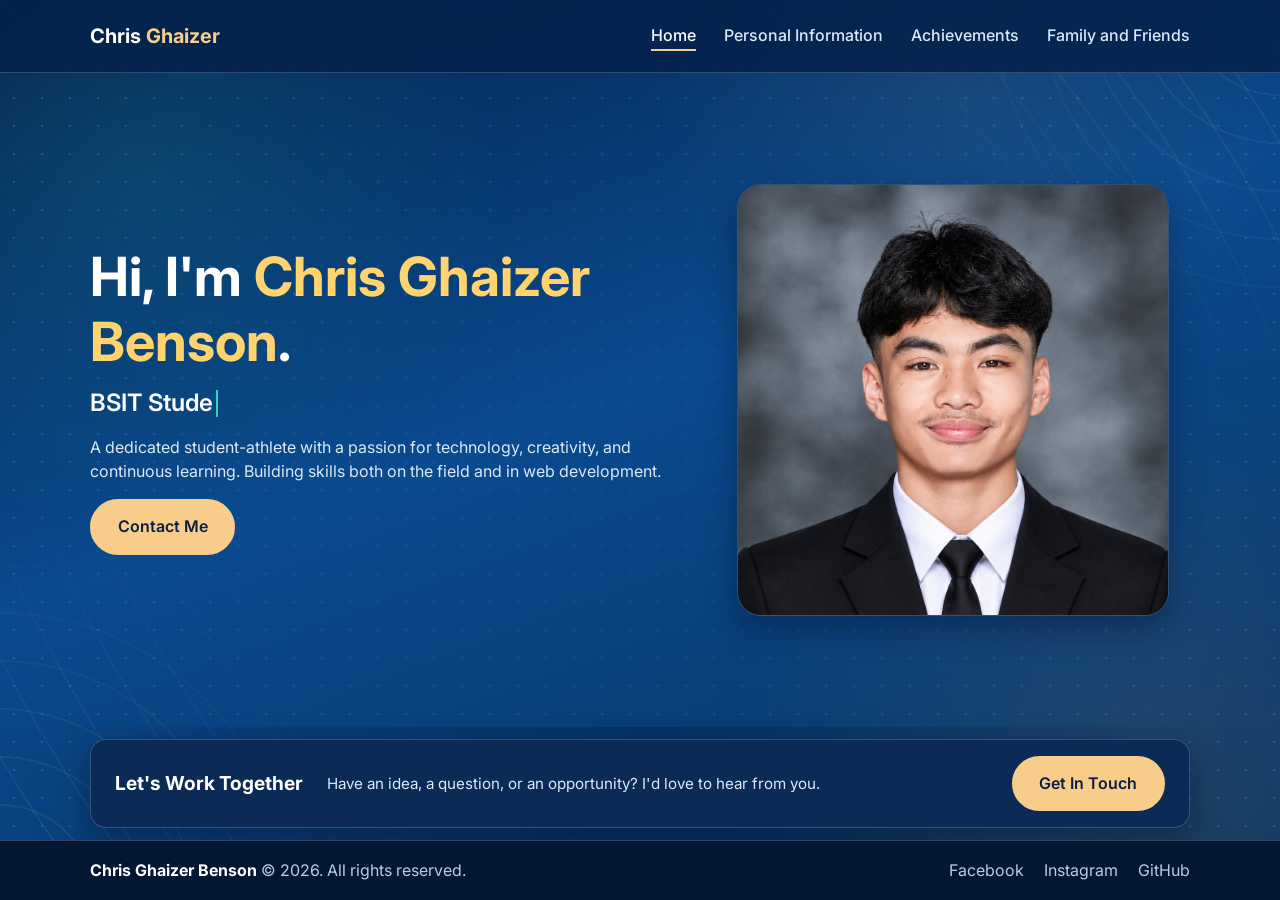
==== commit 400033cf: "Rename 'My Family' link to 'Family and Friends'" ====
--- a/index.html
+++ b/index.html
@@ -22,7 +22,7 @@
         <li><a href="about.html">Personal Information</a></li>
         
         <li><a href="achievements.html">Achievements</a></li>
-        <li><a href="family.html">My Family</a></li>
+        <li><a href="family.html">Family and Friends</a></li>
         
       </ul>
     </nav>
--- a/style.css
+++ b/style.css
@@ -461,3 +461,245 @@
 main > section:nth-of-type(even){
   background:linear-gradient(90deg, transparent, rgba(3,18,46,.25), transparent);
 }
+
+/* ===== Achievements: one screen + eye-catching design ===== */
+
+/* Timeline items become numbered cards */
+.timeline{counter-reset:ach;border-left:0;padding-left:0;gap:1rem}
+.timeline li{
+  counter-increment:ach;position:relative;
+  background:linear-gradient(160deg,var(--card),#082247);
+  border:1px solid var(--border);border-left:4px solid var(--gold);
+  border-radius:14px;padding:.9rem 1rem .9rem 3.6rem;
+  box-shadow:0 2px 8px rgba(0,10,30,.25);
+  transition:transform .25s,box-shadow .25s,border-left-color .25s;
+}
+.timeline li:hover{
+  transform:translateY(-3px);border-left-color:var(--teal);
+  box-shadow:0 12px 32px rgba(0,10,30,.45);
+}
+.timeline li::before{
+  content:counter(ach);position:absolute;left:.9rem;top:50%;transform:translateY(-50%);
+  width:2rem;height:2rem;border-radius:50%;display:grid;place-items:center;
+  font-weight:700;color:var(--on-peach);
+  background:linear-gradient(135deg,var(--peach),var(--gold));
+  box-shadow:0 0 0 4px rgba(255,211,110,.18);
+}
+.timeline li:nth-child(even)::before{background:linear-gradient(135deg,#7CF0E0,var(--teal))}
+
+/* Photo frames: glow, zoom on hover, star badge */
+.frame{position:relative;overflow:visible}
+.frame::after{
+  content:"\2605";position:absolute;top:-.7rem;right:-.5rem;
+  width:1.8rem;height:1.8rem;border-radius:50%;display:grid;place-items:center;
+  background:linear-gradient(135deg,var(--peach),var(--gold));color:var(--on-peach);
+  font-size:.95rem;box-shadow:0 4px 10px rgba(0,10,30,.4);
+}
+.frame:hover{box-shadow:0 12px 32px rgba(0,10,30,.45),0 0 0 1px rgba(255,211,110,.35)}
+.frame-img img{transition:transform .5s}
+.frame:hover .frame-img img{transform:scale(1.06)}
+
+/* 2 columns on desktop (fills the empty right side) */
+@media (min-width:900px){
+  .timeline{grid-template-columns:repeat(2,1fr);gap:1rem 1.5rem}
+}
+
+/* No scrolling on desktop */
+@media (min-width:1100px){
+  body.fit-screen .frame-img{aspect-ratio:auto;height:clamp(110px,27vh,250px)}
+  body.fit-screen main > section.frames-section{padding:.9rem 0 .5rem}
+  body.fit-screen main > section.timeline-section{padding:.5rem 0}
+  body.fit-screen .timeline{gap:.7rem 1.5rem}
+  body.fit-screen .timeline li{padding:.6rem 1rem .6rem 3.4rem}
+  body.fit-screen .timeline h3{font-size:1rem}
+  body.fit-screen .timeline p{font-size:.88rem;line-height:1.4}
+}
+
+/* ===== My Family: 4 cards + designs ===== */
+
+/* Heading */
+.family .section-head h1,
+.family .section-head h2{color:var(--white)}
+.family .section-head h1::after,
+.family .section-head h2::after{
+  content:"";display:block;width:70px;height:4px;border-radius:4px;margin:.5rem auto 0;
+  background:linear-gradient(90deg,var(--gold),var(--peach),var(--teal));
+}
+.family .section-head .lead{color:var(--gold);font-weight:600;letter-spacing:.04em}
+.family .section-head .lead::before,
+.family .section-head .lead::after{
+  content:"\2665";color:var(--peach);font-size:.8em;margin:0 .6rem;
+}
+
+/* 4 columns on desktop, 2 on tablet, 1 on phone */
+@media (min-width:1100px){
+  .family .grid{grid-template-columns:repeat(4,1fr);gap:1.25rem}
+}
+@media (min-width:721px) and (max-width:1099px){
+  .family .grid{grid-template-columns:repeat(2,1fr)}
+}
+
+/* Cards */
+.family .card{
+  position:relative;overflow:hidden;
+  background:linear-gradient(160deg,var(--card),#082247);
+}
+.family .card::after{
+  content:"";position:absolute;right:-35px;bottom:-35px;width:110px;height:110px;
+  border-radius:50%;background:rgba(255,211,110,.07);pointer-events:none;
+}
+.family .card h3{
+  display:inline-block;padding:.2rem 1rem;border-radius:999px;
+  background:rgba(255,255,255,.07);border:1px solid var(--border);
+  font-size:1rem;letter-spacing:.06em;text-transform:uppercase;
+}
+.family .card:nth-child(1){border-top-color:var(--peach)}
+.family .card:nth-child(2){border-top-color:var(--teal)}
+.family .card:nth-child(3){border-top-color:var(--gold)}
+.family .card:nth-child(4){border-top-color:var(--muted)}
+
+/* Photos: fill the card, ring color per card, zoom on hover */
+.family .card .hero-photo{
+  width:100%;height:clamp(120px,32vh,300px);aspect-ratio:auto;
+  box-shadow:0 0 0 3px rgba(248,205,138,.45),0 10px 24px rgba(0,10,30,.45);
+}
+.family .card:nth-child(2) .hero-photo{box-shadow:0 0 0 3px rgba(45,212,191,.5),0 10px 24px rgba(0,10,30,.45)}
+.family .card:nth-child(3) .hero-photo{box-shadow:0 0 0 3px rgba(255,211,110,.5),0 10px 24px rgba(0,10,30,.45)}
+.family .card:nth-child(4) .hero-photo{box-shadow:0 0 0 3px rgba(179,207,229,.5),0 10px 24px rgba(0,10,30,.45)}
+.family .card .hero-photo img{object-position:center 20%;transition:transform .5s}
+.family .card:hover .hero-photo img{transform:scale(1.07)}
+
+/* Heart badge in the corner */
+.family .card::before{
+  content:"\2665";position:absolute;top:.6rem;right:.6rem;z-index:2;
+  width:1.8rem;height:1.8rem;border-radius:50%;display:grid;place-items:center;
+  background:linear-gradient(135deg,var(--peach),var(--gold));color:var(--on-peach);
+  font-size:.9rem;box-shadow:0 4px 10px rgba(0,10,30,.4);
+}
+.family .card:nth-child(2)::before{background:linear-gradient(135deg,#7CF0E0,var(--teal))}
+.family .card:nth-child(4)::before{background:linear-gradient(135deg,#E3F0FB,var(--muted))}
+
+/* Captions */
+.family .card p{font-size:.92rem;line-height:1.45;font-style:italic;color:var(--text)}
+
+/* Keep it on one screen on desktop */
+@media (min-width:1100px){
+  body.fit-screen .family .card p{font-size:.85rem;line-height:1.4}
+  body.fit-screen .family .card h3{font-size:.9rem}
+}
+
+/* ===== My Family: fill the empty spaces ===== */
+
+/* Wider layout and bigger heading */
+.family .container{width:min(1300px,95%);position:relative}
+.family .section-head h1{font-size:clamp(2.2rem,5vh,3rem)}
+.family .section-head .lead{font-size:1.05rem}
+
+/* Cards stretch: photo grows to fill the card */
+@media (min-width:1100px){
+  .family .grid{grid-template-columns:repeat(4,1fr);gap:1.5rem;align-items:stretch}
+  .family .card{display:flex;flex-direction:column;align-items:center;padding:1.1rem}
+  body.fit-screen .family .card .hero-photo{
+    width:100%;height:clamp(180px,40vh,460px);margin:.7rem 0;flex:0 0 auto;
+  }
+  body.fit-screen .family .card p{margin-top:auto;padding:0 .25rem}
+  body.fit-screen main > section.family{padding:1rem 0}
+}
+
+/* Quote banner under the cards */
+.family-quote{
+  display:flex;align-items:center;justify-content:center;gap:1rem;
+  margin:1.25rem auto 0;padding:.8rem 1.5rem;max-width:760px;
+  background:linear-gradient(90deg,transparent,rgba(3,18,46,.55),transparent);
+  border-top:1px solid var(--border);border-bottom:1px solid var(--border);
+  border-radius:999px;text-align:center;
+}
+.family-quote p{
+  color:var(--white);font-weight:600;font-style:italic;
+  font-size:clamp(.9rem,2vh,1.1rem);margin:0;
+}
+.fq-heart{
+  width:1.8rem;height:1.8rem;border-radius:50%;display:grid;place-items:center;flex:none;
+  background:linear-gradient(135deg,var(--peach),var(--gold));color:var(--on-peach);font-size:.85rem;
+}
+
+/* Decorative rings and glow behind the family section */
+.family::before{
+  content:"";position:absolute;inset:0;z-index:-1;pointer-events:none;
+  background:
+    radial-gradient(circle at 50% 50%, transparent 0 220px, rgba(179,207,229,.07) 220px 222px, transparent 222px 300px, rgba(255,211,110,.06) 300px 302px, transparent 302px),
+    radial-gradient(500px circle at 10% 90%, rgba(45,212,191,.12), transparent 70%),
+    radial-gradient(500px circle at 90% 10%, rgba(255,211,110,.10), transparent 70%);
+}
+.family{position:relative}
+
+/* Floating soft dots in the side spaces */
+.family .container::before,
+.family .container::after{
+  content:"";position:absolute;z-index:-1;border-radius:50%;pointer-events:none;
+}
+.family .container::before{
+  width:160px;height:160px;left:-60px;top:20%;
+  border:2px dashed rgba(179,207,229,.2);
+}
+.family .container::after{
+  width:120px;height:120px;right:-40px;bottom:12%;
+  background:radial-gradient(circle,rgba(255,211,110,.18),transparent 70%);
+}
+
+/* ===== Family: side designs + banner fix ===== */
+.family{position:relative;overflow:hidden}
+.family .container{position:relative;z-index:1}
+.side-deco{display:none}
+
+/* Only on wide screens, where there is real empty space beside the cards */
+@media (min-width:1500px){
+  .side-deco{
+    display:flex;flex-direction:column;align-items:center;gap:1rem;
+    position:absolute;top:50%;transform:translateY(-50%);
+    width:clamp(110px,12vw,220px);pointer-events:none;z-index:0;
+  }
+  .side-deco.left{left:2%}
+  .side-deco.right{right:2%}
+}
+
+/* Round badge with a slowly spinning dashed ring */
+.sd-badge{
+  position:relative;width:clamp(70px,7vw,120px);aspect-ratio:1;
+  display:grid;place-items:center;color:var(--gold);
+}
+.sd-badge.alt{color:var(--teal)}
+.sd-badge svg{width:48%;height:48%;fill:none;stroke:currentColor;stroke-width:1.6;stroke-linecap:round;stroke-linejoin:round}
+.sd-ring{
+  position:absolute;inset:0;border-radius:50%;
+  border:2px dashed rgba(179,207,229,.45);
+  box-shadow:0 0 30px rgba(255,211,110,.15) inset;
+  animation:sd-spin 30s linear infinite;
+}
+.sd-badge.alt .sd-ring{box-shadow:0 0 30px rgba(45,212,191,.18) inset}
+@keyframes sd-spin{to{transform:rotate(360deg)}}
+
+/* Vertical line, vertical text, dots */
+.sd-line{width:2px;height:clamp(40px,9vh,100px);border-radius:2px;
+  background:linear-gradient(to bottom,transparent,var(--peach),transparent)}
+.sd-text{
+  writing-mode:vertical-rl;text-transform:uppercase;letter-spacing:.45em;
+  font-weight:600;font-size:.85rem;color:var(--muted);
+}
+.sd-dots{display:flex;gap:.5rem}
+.sd-dots i{width:9px;height:9px;border-radius:50%;background:var(--gold);opacity:.8}
+.sd-dots i:nth-child(2){background:var(--teal)}
+.sd-dots i:nth-child(3){background:var(--muted)}
+
+/* Quote banner (centered pill, hearts on each side) */
+.family-quote{
+  display:flex;align-items:center;justify-content:center;gap:1rem;
+  margin:1.25rem auto 0;padding:.8rem 1.5rem;max-width:760px;text-align:center;
+  background:linear-gradient(90deg,transparent,rgba(3,18,46,.55),transparent);
+  border-top:1px solid var(--border);border-bottom:1px solid var(--border);border-radius:999px;
+}
+.family-quote p{color:var(--white);font-weight:600;font-style:italic;margin:0;font-size:clamp(.9rem,2vh,1.1rem)}
+.fq-heart{
+  width:1.8rem;height:1.8rem;flex:none;border-radius:50%;display:grid;place-items:center;
+  background:linear-gradient(135deg,var(--peach),var(--gold));color:var(--on-peach);font-size:.85rem;
+}
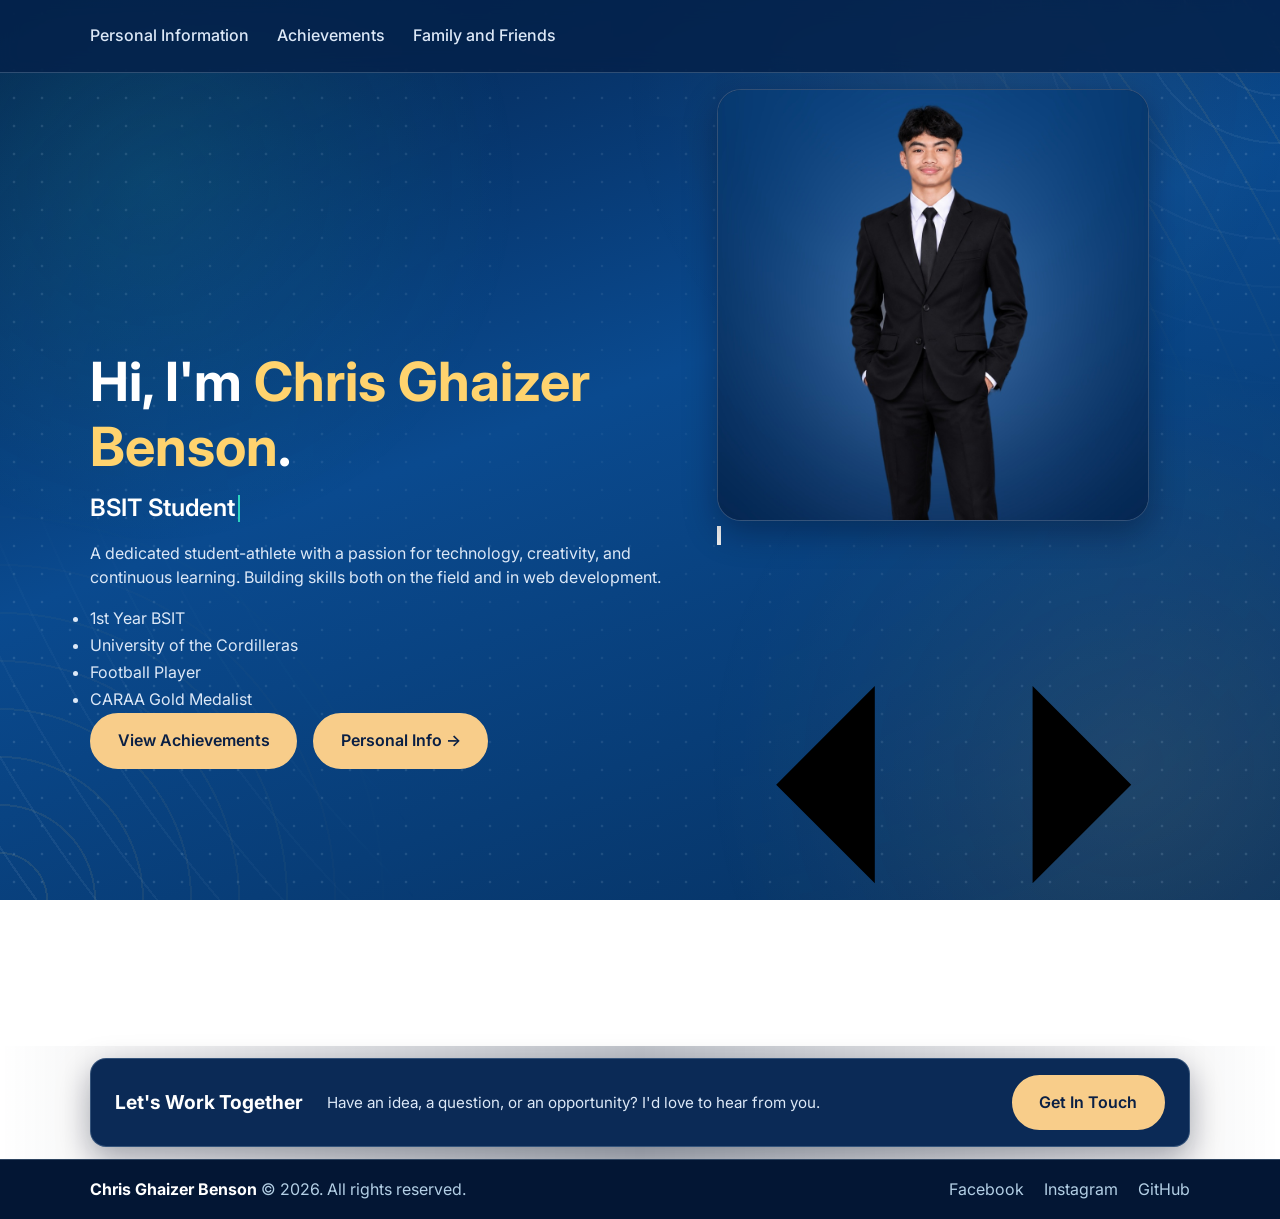
==== commit 6a4111ad: "Update navigation and hero section in index.html" ====
--- a/index.html
+++ b/index.html
@@ -13,12 +13,11 @@
 <body>
   <header class="site-header">
     <nav class="container nav" aria-label="Main navigation">
-      <a href="index.html" class="logo">Chris <span>Ghaizer</span></a>
+      
       <button class="menu-toggle" aria-label="Toggle menu" aria-expanded="false" aria-controls="nav-links">
         <span></span><span></span><span></span>
       </button>
       <ul class="nav-links" id="nav-links">
-        <li><a href="index.html" aria-current="page">Home</a></li>
         <li><a href="about.html">Personal Information</a></li>
         
         <li><a href="achievements.html">Achievements</a></li>
@@ -34,14 +33,32 @@
           <h1>Hi, I'm <span>Chris Ghaizer Benson</span>.</h1>
           <p class="typed-title" aria-label="BSIT Student | Aspiring Web Developer"><span id="typed">BSIT Student | Aspiring Web Developer</span><span class="cursor" aria-hidden="true"></span></p>
           <p class="lead">A dedicated student-athlete with a passion for technology, creativity, and continuous learning. Building skills both on the field and in web development.</p>
+          <ul class="hero-chips" aria-label="Quick facts">
+            <li class="chip-gold">1st Year BSIT</li>
+            <li>University of the Cordilleras</li>
+            <li>Football Player</li>
+            <li>CARAA Gold Medalist</li>
+          </ul>
           <div class="btn-row">
-            <a href="contact.html" class="btn">Contact Me</a>
+            <a href="achievements.html" class="btn">View Achievements</a>
+            <a href="about.html" class="btn btn-next">Personal Info &rarr;</a>
           </div>
         </div>
         <!-- Replace profile.jpg with your own photo (same folder as index.html). -->
-        <figure class="hero-photo">
-          <img src="1.jpeg" alt="Profile photo of Chris Ghaizer Benson">
-        </figure>
+        <div class="hero-visual">
+          <span class="hv-ring" aria-hidden="true"></span>
+          <span class="hv-ring hv-ring-2" aria-hidden="true"></span>
+          <span class="hv-frame" aria-hidden="true"></span>
+          <figure class="hero-photo">
+            <img src="1.jpeg" alt="Profile photo of Chris Ghaizer Benson">
+          </figure>
+          <button type="button" class="hv-badge ball" aria-label="Bounce the soccer ball" title="Click me">
+            <svg aria-hidden="true" viewBox="0 0 24 24"><circle cx="12" cy="12" r="9.5"/><path d="M12 8.2l3.4 2.5-1.3 4h-4.2l-1.3-4z"/><path d="M12 8.2V2.6M15.4 10.7l5.2-1.8M14.1 14.7l3.2 4.4M9.9 14.7l-3.2 4.4M8.6 10.7L3.4 8.9"/></svg>
+          </button>
+          <span class="hv-badge code" aria-hidden="true">
+            <svg viewBox="0 0 24 24"><path d="M8 7l-5 5 5 5M16 7l5 5-5 5M14 4l-4 16"/></svg>
+          </span>
+        </div>
       </div>
     </section>
 
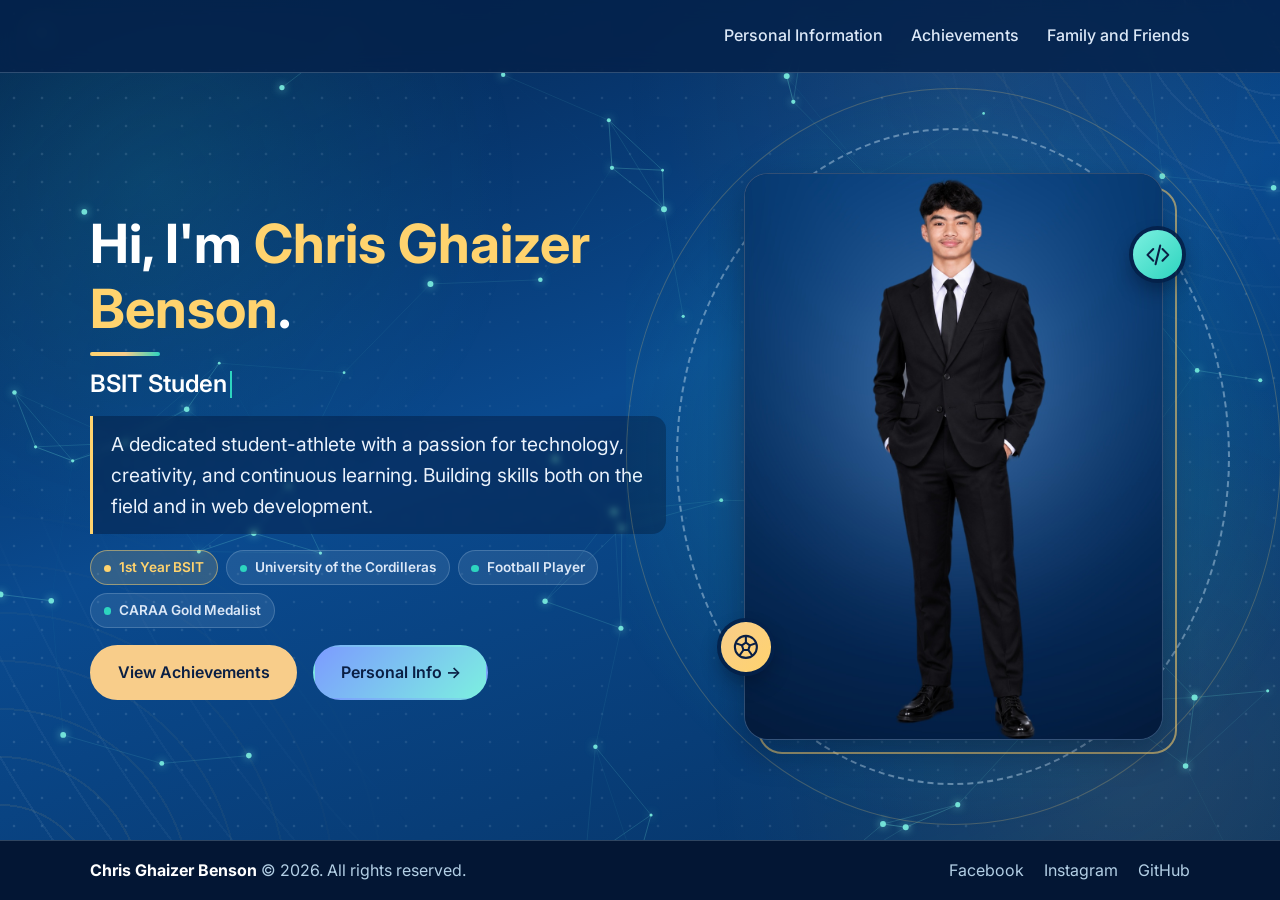
==== commit 290f000e: "Add files via upload" ====
--- a/index.html
+++ b/index.html
@@ -61,16 +61,6 @@
         </div>
       </div>
     </section>
-
-    <section>
-      <div class="container">
-        <div class="cta">
-          <h2>Let's Work Together</h2>
-          <p>Have an idea, a question, or an opportunity? I'd love to hear from you.</p>
-          <a href="contact.html" class="btn">Get In Touch</a>
-        </div>
-      </div>
-    </section>
   </main>
   <footer class="site-footer">
     <div class="container footer-inner">
@@ -84,5 +74,4 @@
   </footer>
   <script src="script.js"></script>
 </body>
-</html>
-
+</html>
--- a/style.css
+++ b/style.css
@@ -703,3 +703,495 @@
   width:1.8rem;height:1.8rem;flex:none;border-radius:50%;display:grid;place-items:center;
   background:linear-gradient(135deg,var(--peach),var(--gold));color:var(--on-peach);font-size:.85rem;
 }
+
+
+/* ===== Homepage designs ===== */
+main > section.hero{overflow-x:clip}
+
+/* Heading: same accent bar the other pages use */
+.hero h1::after{
+  content:"";display:block;width:70px;height:4px;border-radius:4px;margin-top:.6rem;
+  background:linear-gradient(90deg,var(--gold),var(--peach),var(--teal));
+}
+
+/* Photo stage: rings, offset frame and two badges around the photo */
+.hero-visual{
+  position:relative;isolation:isolate;justify-self:center;
+  height:clamp(180px,48vh,460px);aspect-ratio:1/1;
+}
+.hero .hero-visual .hero-photo{width:100%;height:100%;aspect-ratio:auto;position:relative;z-index:2}
+.hero-visual::before{
+  content:"";position:absolute;inset:-28%;z-index:-1;pointer-events:none;
+  background:radial-gradient(circle,rgba(255,211,110,.16),rgba(45,212,191,.08) 45%,transparent 68%);
+}
+.hv-ring{
+  position:absolute;inset:-9%;z-index:0;border-radius:50%;pointer-events:none;
+  border:2px dashed rgba(179,207,229,.5);animation:hv-spin 40s linear infinite;
+}
+.hv-ring-2{inset:-19%;border:1.5px solid rgba(255,211,110,.22);animation:none}
+@keyframes hv-spin{to{transform:rotate(360deg)}}
+.hv-frame{
+  position:absolute;inset:0;z-index:1;border-radius:24px;pointer-events:none;
+  border:2px solid var(--gold);opacity:.6;transform:translate(14px,14px);transition:transform .35s;
+}
+.hero-visual:hover .hv-frame{transform:translate(7px,7px)}
+.hv-badge{
+  position:absolute;z-index:3;width:3.1rem;height:3.1rem;border-radius:50%;
+  display:grid;place-items:center;color:var(--on-peach);
+  box-shadow:0 0 0 4px rgba(4,33,74,.9),0 10px 20px rgba(0,10,30,.45);
+  animation:hv-badge .55s cubic-bezier(.3,1.5,.5,1) both;
+}
+.hv-badge svg{width:56%;height:56%;fill:none;stroke:currentColor;stroke-width:1.8;stroke-linecap:round;stroke-linejoin:round}
+.hv-badge.ball{left:-1.4rem;bottom:12%;background:linear-gradient(135deg,var(--peach),var(--gold));animation-delay:1s}
+.hv-badge.code{right:-1.2rem;top:10%;background:linear-gradient(135deg,#7CF0E0,var(--teal));animation-delay:1.15s}
+@keyframes hv-badge{from{opacity:0;transform:scale(.3)}}
+
+/* One page-load sequence: text rises in order, then the photo stage settles */
+@keyframes hv-rise{from{opacity:0;transform:translateY(18px)}}
+@keyframes hv-pop{from{opacity:0;transform:scale(.94)}}
+.hero h1,.hero .typed-title,.hero p.lead,.hero .btn-row{animation:hv-rise .7s cubic-bezier(.2,.7,.2,1) both}
+.hero h1{animation-delay:.05s}
+.hero .typed-title{animation-delay:.15s}
+.hero p.lead{animation-delay:.25s}
+.hero .btn-row{animation-delay:.35s}
+.hero-visual{animation:hv-pop .9s cubic-bezier(.2,.7,.2,1) .2s both}
+
+/* "Let's Work Together" strip: accent bar + faint center-circle rings */
+.cta{position:relative;overflow:hidden;background:linear-gradient(100deg,var(--card),#082247)}
+.cta > *{position:relative;z-index:1}
+.cta::before{
+  content:"";position:absolute;left:0;top:0;bottom:0;width:6px;
+  background:linear-gradient(to bottom,var(--gold),var(--peach),var(--teal));
+}
+.cta::after{
+  content:"";position:absolute;right:-60px;top:50%;width:180px;height:180px;transform:translateY(-50%);
+  border-radius:50%;pointer-events:none;
+  background:repeating-radial-gradient(circle,transparent 0 22px,rgba(179,207,229,.12) 22px 24px);
+}
+
+@media(max-width:900px){
+  .hero-visual{height:clamp(160px,30vh,320px)}
+  .hv-frame{transform:translate(10px,10px)}
+  .hv-ring{inset:-6%}
+  .hv-ring-2{inset:-12%}
+  .hv-badge{width:2.6rem;height:2.6rem}
+  .hv-badge.ball{left:-.6rem}
+  .hv-badge.code{right:-.6rem}
+}
+
+
+/* ===== Homepage interactions ===== */
+button.hv-badge{border:0;padding:0;cursor:pointer;font:inherit}
+.hv-badge.ball:hover{filter:brightness(1.08)}
+
+/* Soft glow that follows the mouse, drawn behind all content */
+.cursor-glow{
+  position:fixed;left:-210px;top:-210px;width:420px;height:420px;border-radius:50%;
+  pointer-events:none;z-index:-1;opacity:0;transition:opacity .4s;
+  background:radial-gradient(circle,rgba(255,211,110,.20),rgba(45,212,191,.10) 40%,transparent 68%);
+}
+.cursor-glow.on{opacity:1}
+
+/* ===== Extra designs: spotlight, bursts, About / Achievements / Family ===== */
+
+/* Spotlight that follows the mouse inside cards, frames and timeline items */
+.card,.frame,.timeline li{
+  --spot:radial-gradient(220px circle at var(--mx,-999px) var(--my,-999px), rgba(255,211,110,.17), transparent 70%);
+}
+.card,.frame{background-image:var(--spot)}
+.about-cards .card,
+.family .card,
+.timeline li{background-image:var(--spot),linear-gradient(160deg,var(--card),#082247)}
+
+/* Click bursts (hearts, stars, soccer balls) */
+.burst{
+  position:fixed;z-index:200;pointer-events:none;font-size:1.15rem;line-height:1;
+  transform:translate(-50%,-50%);will-change:transform,opacity;
+}
+
+/* ----- About: soccer pitch markings behind the text box ----- */
+.about-box{
+  background-image:
+    radial-gradient(circle at 90% 50%, transparent 0 46px, rgba(10,31,68,.07) 46px 48px, transparent 48px),
+    linear-gradient(90deg, transparent calc(90% - 1px), rgba(10,31,68,.07) calc(90% - 1px) calc(90% + 1px), transparent calc(90% + 1px));
+}
+
+/* ----- Achievements: photo frames as taped polaroids ----- */
+.frame:nth-child(1){--tilt:-2deg}
+.frame:nth-child(2){--tilt:1.2deg}
+.frame:nth-child(3){--tilt:2.2deg}
+.frame{transform:rotate(var(--tilt,0deg))}
+.frame:hover{transform:rotate(0deg) translateY(-6px) scale(1.02)}
+.frame::before{
+  content:"";position:absolute;top:-.8rem;left:50%;z-index:2;width:4.5rem;height:1.4rem;
+  transform:translateX(-50%) rotate(-3deg);border-radius:2px;
+  background:rgba(255,211,110,.35);border:1px solid rgba(255,211,110,.4);
+  box-shadow:0 2px 6px rgba(0,10,30,.25);pointer-events:none;
+}
+
+/* ----- Achievements: the gold medal card gets a slow shine ----- */
+.timeline li:nth-child(3){
+  overflow:hidden;border-left-color:var(--gold);
+  box-shadow:0 0 0 1px rgba(255,211,110,.4),0 8px 24px rgba(255,211,110,.14);
+}
+.timeline li:nth-child(3):hover{border-left-color:var(--gold)}
+.timeline li:nth-child(3)::after{
+  content:"";position:absolute;top:0;bottom:0;left:-40%;width:30%;pointer-events:none;
+  background:linear-gradient(100deg,transparent,rgba(255,255,255,.16),transparent);
+  transform:skewX(-20deg);animation:medal-shine 4.5s ease-in-out 1.5s infinite;
+}
+@keyframes medal-shine{0%,55%{left:-40%}100%{left:130%}}
+
+/* ----- Family: heartbeat on the quote hearts ----- */
+.fq-heart{animation:fq-beat 1.8s ease-in-out infinite}
+.family-quote .fq-heart:last-child{animation-delay:.2s}
+@keyframes fq-beat{0%,55%,100%{transform:scale(1)}15%{transform:scale(1.25)}30%{transform:scale(1)}40%{transform:scale(1.18)}}
+
+
+/* ===== About: text designs ===== */
+
+/* Drop cap on the first paragraph */
+.about-box p:first-of-type::first-letter{
+  float:left;font-size:3.3em;line-height:.82;font-weight:700;
+  padding:.06em .12em 0 0;color:var(--bg-mid);
+  text-shadow:2px 2px 0 rgba(255,211,110,.75);
+}
+
+/* Highlighter-marker effect on key phrases */
+.about-box .hl{
+  color:inherit;font-weight:600;padding:0 .15em;border-radius:3px;
+  background:linear-gradient(transparent 55%, rgba(255,211,110,.7) 55%);
+  -webkit-box-decoration-break:clone;box-decoration-break:clone;
+}
+.about-box .hl-teal{background:linear-gradient(transparent 55%, rgba(45,212,191,.4) 55%)}
+
+/* Short accent dash before the second paragraph */
+.about-box p + p::before{
+  content:"";display:block;width:48px;height:3px;border-radius:3px;margin-bottom:.5rem;
+  background:linear-gradient(90deg,var(--gold),var(--teal));
+}
+
+/* ===== About: terminal-style personal info ===== */
+.terminal{
+  margin-top:1.5rem;max-width:760px;
+  background:linear-gradient(160deg,rgba(11,42,86,.92),rgba(4,24,56,.95));
+  border:1px solid var(--border);border-radius:18px;overflow:hidden;
+  box-shadow:var(--shadow),0 0 40px rgba(45,212,191,.10);
+  font-family:'JetBrains Mono','Fira Code',Consolas,'Courier New',monospace;
+}
+.term-bar{
+  display:flex;align-items:center;gap:.5rem;padding:.8rem 1.1rem;
+  background:rgba(255,255,255,.05);border-bottom:1px solid var(--border);
+}
+.term-bar .dot{width:12px;height:12px;border-radius:50%}
+.dot.red{background:#FF5F57}.dot.yellow{background:#FEBC2E}.dot.green{background:#28C840}
+.term-title{margin-left:.6rem;color:var(--muted);font-size:.95rem}
+
+.term-body{padding:1.5rem 1.5rem 1.25rem}
+.term-cmd{color:var(--white);font-weight:700;font-size:1.05rem;max-width:none}
+.prompt{color:var(--teal);margin-right:.5rem}
+
+.term-list{
+  display:grid;grid-template-columns:max-content 1fr;
+  column-gap:2.5rem;row-gap:.7rem;margin:1.25rem 0;
+}
+.term-list dt{color:#7C9BFF;font-weight:600}
+.term-list dd{color:var(--white);word-break:break-word}
+
+.status-dot{
+  display:inline-block;width:.8rem;height:.8rem;border-radius:50%;
+  background:var(--teal);margin-right:.6rem;vertical-align:middle;
+  box-shadow:0 0 0 4px rgba(45,212,191,.25),0 0 12px var(--teal);
+}
+.term-cursor{
+  display:inline-block;width:.6rem;height:1.1em;background:var(--teal);
+  vertical-align:text-bottom;animation:blink 1s steps(1) infinite;
+}
+
+@media(max-width:560px){
+  .term-list{grid-template-columns:1fr;row-gap:.2rem}
+  .term-list dd{margin-bottom:.6rem}
+}
+
+
+/* ===== About: terminal + two info cards side by side ===== */
+.about-layout{
+  display:grid;grid-template-columns:minmax(0,1.1fr) minmax(0,1fr);
+  gap:1.5rem;align-items:stretch;margin-top:1.25rem;
+}
+.about-layout .terminal{max-width:none;margin-top:0;display:flex;flex-direction:column}
+.about-layout .term-body{flex:1;display:flex;flex-direction:column;justify-content:space-between}
+
+/* Right column: two cards, always exactly the same size */
+.about-layout .about-side{
+  display:grid;grid-template-columns:1fr;grid-template-rows:1fr 1fr;gap:1.5rem;
+}
+.about-layout .info-card{
+  display:flex;flex-direction:column;justify-content:center;
+  padding:1.1rem 1.4rem;
+}
+/* soft colored glow in the top-left corner of each card */
+.about-layout .info-card::before{
+  content:"";position:absolute;left:-45px;top:-45px;width:130px;height:130px;border-radius:50%;
+  background:radial-gradient(circle,rgba(248,205,138,.20),transparent 70%);pointer-events:none;
+}
+.about-layout .info-card:nth-child(2)::before{
+  background:radial-gradient(circle,rgba(45,212,191,.20),transparent 70%);
+}
+
+.card-head{display:flex;align-items:center;gap:.8rem;margin-bottom:.5rem;position:relative}
+.about-cards .card-head .icon{margin:0;flex-shrink:0}
+.about-cards .card-head h3{margin:0;font-size:1.15rem}
+.card-head::after{
+  content:"";flex:1;height:2px;border-radius:2px;
+  background:linear-gradient(90deg,var(--border),transparent);
+}
+
+.stat-list{list-style:none;display:grid;position:relative}
+.stat-list li{
+  display:flex;align-items:center;gap:.75rem;padding:.35rem 0;
+  border-bottom:1px dashed var(--border);
+}
+.stat-list li:last-child{border-bottom:0}
+.stat-ico{
+  width:1.9rem;height:1.9rem;border-radius:50%;flex-shrink:0;display:grid;place-items:center;
+  color:var(--gold);background:rgba(255,211,110,.12);border:1px solid rgba(255,211,110,.3);
+  transition:transform .25s;
+}
+.stat-ico svg{width:58%;height:58%;fill:none;stroke:currentColor;stroke-width:1.9;stroke-linecap:round;stroke-linejoin:round}
+.stat-list li:hover .stat-ico{transform:scale(1.12) rotate(-6deg)}
+.info-card:nth-child(2) .stat-ico{
+  color:var(--teal);background:rgba(45,212,191,.12);border-color:rgba(45,212,191,.35);
+}
+.stat-label{flex:1;color:var(--muted);font-size:.8rem;font-weight:600;letter-spacing:.08em;text-transform:uppercase}
+.stat-value{
+  color:var(--white);font-weight:600;text-align:right;
+  font-family:'JetBrains Mono','Fira Code',Consolas,'Courier New',monospace;font-size:.95rem;
+}
+.stat-chip{
+  background:linear-gradient(135deg,var(--peach),var(--gold));color:var(--on-peach);
+  font-weight:700;font-size:.85rem;letter-spacing:.04em;padding:.12rem .8rem;border-radius:999px;
+  box-shadow:0 4px 12px rgba(248,205,138,.28);
+}
+
+/* Desktop one-screen: tighten the terminal so everything fits without scrolling */
+@media (min-width:1100px){
+  body.fit-screen .term-body{padding:1.1rem 1.5rem 1rem}
+  body.fit-screen .term-list{row-gap:.45rem;column-gap:1.75rem;margin:.8rem 0;line-height:1.5}
+  body.fit-screen .term-cmd{font-size:1rem}
+}
+
+/* Tablets / phones: stack everything */
+@media (max-width:900px){
+  .about-layout{grid-template-columns:1fr}
+  .about-layout .about-side{grid-template-rows:auto}
+}
+
+
+/* ===== Interactive side widgets (new colors: periwinkle, peach, mint, ice) ===== */
+.sd-peri {--sd:#7C9BFF;--sd2:#C3D0FF;--sdg:rgba(124,155,255,.35)}
+.sd-peach{--sd:#F8CD8A;--sd2:#FFE6C2;--sdg:rgba(248,205,138,.35)}
+.sd-mint {--sd:#7CF0E0;--sd2:#B5F7EE;--sdg:rgba(124,240,224,.32)}
+.sd-ice  {--sd:#E3F0FB;--sd2:#B3CFE5;--sdg:rgba(227,240,251,.30)}
+
+.side-deco .sd-btn{
+  appearance:none;border:0;cursor:pointer;font:inherit;pointer-events:auto;
+  color:var(--sd);border-radius:50%;
+  background:radial-gradient(circle at 30% 25%,rgba(255,255,255,.16),rgba(255,255,255,.02) 60%),rgba(4,24,56,.6);
+  box-shadow:0 0 0 2px var(--sd),0 10px 24px rgba(0,10,30,.4),0 0 26px var(--sdg);
+  transition:transform .2s,box-shadow .2s;
+}
+.side-deco .sd-btn:hover{transform:scale(1.07);box-shadow:0 0 0 2px var(--sd),0 12px 28px rgba(0,10,30,.45),0 0 40px var(--sdg)}
+.side-deco .sd-btn:active{transform:scale(.94)}
+.side-deco .sd-ring{border-color:var(--sd);opacity:.55;box-shadow:0 0 30px var(--sdg) inset;inset:-10px}
+.sd-btn:not(.used)::after{
+  content:"";position:absolute;inset:-4px;border-radius:50%;border:2px solid var(--sd);
+  opacity:0;pointer-events:none;animation:sd-pulse 2s ease-out infinite;
+}
+@keyframes sd-pulse{0%{opacity:.7;transform:scale(.92)}100%{opacity:0;transform:scale(1.3)}}
+
+.side-deco .sd-line{background:linear-gradient(to bottom,transparent,var(--sd),transparent)}
+.side-deco .sd-text{color:var(--sd2);transition:color .2s}
+.side-deco .sd-text.pop{color:var(--white)}
+.sd-count{font-size:.75rem;font-weight:600;letter-spacing:.06em;text-transform:uppercase;color:var(--muted);text-align:center;line-height:1.2}
+.sd-count b{display:block;font-size:1.7rem;color:var(--sd);letter-spacing:0}
+.side-deco .sd-dots i:nth-child(n){background:rgba(179,207,229,.3);opacity:1;transition:background .3s,transform .3s,box-shadow .3s}
+.side-deco .sd-dots i.is-on:nth-child(n){background:var(--sd);transform:scale(1.4);box-shadow:0 0 10px var(--sdg)}
+
+/* ===== Achievements: click-to-change photo frames ===== */
+.frame{cursor:pointer}
+.frame-img .slide{
+  position:absolute;inset:0;display:grid;place-items:center;text-align:center;padding:.5rem;
+  opacity:0;transform:scale(1.05);pointer-events:none;transition:opacity .35s,transform .35s;
+}
+.frame-img .slide.is-active{opacity:1;transform:none;z-index:1}
+.frame-hint,.frame-badge{
+  position:absolute;bottom:.5rem;z-index:3;font-size:.72rem;font-weight:600;line-height:1;
+  padding:.3rem .6rem;border-radius:999px;color:var(--white);
+  background:rgba(4,33,74,.82);border:1px solid var(--border);backdrop-filter:blur(4px);
+}
+.frame-badge{right:.5rem;color:var(--mint,#7CF0E0)}
+.frame-badge b{color:var(--white)}
+.frame-hint{left:.5rem;color:var(--sd2,#C3D0FF);opacity:0;transform:translateY(4px);transition:opacity .25s,transform .25s}
+.frame:hover .frame-hint,.frame:focus-visible .frame-hint{opacity:1;transform:none}
+
+
+/* ===== About: terminal tabs (Personal Info / about.md) ===== */
+.term-bar{flex-wrap:wrap}
+.term-tabs{margin-left:auto;display:flex;gap:.35rem}
+.term-tab{
+  appearance:none;border:1px solid transparent;background:none;cursor:pointer;font:inherit;font-size:.8rem;
+  color:var(--muted);padding:.3rem .8rem;border-radius:8px;transition:color .2s,background .2s;
+}
+.term-tab:hover{color:var(--white);background:rgba(255,255,255,.07)}
+.term-tab.is-active{color:var(--on-peach);background:linear-gradient(135deg,var(--peach),var(--gold));font-weight:700}
+
+/* both panels share one cell, so the terminal never changes size when you switch */
+.term-panels{display:grid}
+.term-panel{
+  grid-area:1/1;opacity:0;visibility:hidden;transform:translateY(6px);
+  transition:opacity .3s,transform .3s,visibility .3s;
+}
+.term-panel.is-active{opacity:1;visibility:visible;transform:none}
+.term-about{margin-top:1rem;display:grid;gap:.85rem}
+.term-about p{color:var(--text);font-size:.86rem;line-height:1.6;max-width:none}
+.term-about mark{background:none;color:var(--gold);font-weight:700}
+.term-about mark.teal{color:var(--teal)}
+@media (min-width:1100px){body.fit-screen .term-list{row-gap:.35rem}}
+
+
+/* ===== Moving constellation background (drawn by script.js on every page) ===== */
+.bg-net{position:fixed;inset:0;width:100%;height:100%;z-index:-1;pointer-events:none}
+
+
+/* ===== Achievements: side panel (stats + education) beside photos and timeline ===== */
+.ach-layout{display:grid;grid-template-columns:minmax(0,.85fr) minmax(0,1.15fr);gap:1.75rem;align-items:center;padding-top:2rem;padding-bottom:2rem}
+.ach-side{display:flex;flex-direction:column;gap:.9rem}
+.ach-side .page-intro{padding:0}
+.ach-main{display:grid;gap:1.1rem;min-width:0}
+.ach-main .frames{gap:1rem}
+
+/* stat tiles */
+.ach-stats{display:grid;grid-template-columns:repeat(3,1fr);gap:.7rem}
+.ach-stat{
+  background:rgba(255,255,255,.05);border:1px solid var(--border);border-radius:14px;
+  padding:.6rem .85rem;backdrop-filter:blur(4px);transition:transform .25s,border-color .25s;
+}
+.ach-stat:hover{transform:translateY(-3px);border-color:var(--muted)}
+.ach-stat b{display:block;font-size:1.7rem;line-height:1.1;font-weight:700;color:#7CF0E0}
+.ach-stat:nth-child(2) b{color:var(--gold)}
+.ach-stat:nth-child(3) b{color:#7C9BFF}
+.ach-stat span{font-size:.78rem;color:var(--muted)}
+
+/* education card */
+.edu-card{
+  background:linear-gradient(160deg,rgba(11,42,86,.88),rgba(4,24,56,.92));
+  border:1px solid var(--border);border-radius:16px;padding:.95rem 1.2rem 1rem;box-shadow:var(--shadow);
+}
+.edu-label{
+  font-family:'JetBrains Mono','Fira Code',Consolas,'Courier New',monospace;
+  font-size:.75rem;font-weight:700;letter-spacing:.18em;text-transform:uppercase;color:#7C9BFF;
+}
+.edu-timeline{list-style:none;display:grid;gap:.55rem;margin-top:.65rem}
+.edu-timeline li{display:grid;grid-template-columns:auto 1fr auto;gap:0 .7rem;align-items:start}
+.edu-dot{width:.85rem;height:.85rem;margin-top:.3rem;border-radius:50%;border:2px solid #7C9BFF}
+.edu-timeline .current .edu-dot{background:#7CF0E0;border-color:#7CF0E0;box-shadow:0 0 0 4px rgba(124,240,224,.2),0 0 12px #7CF0E0}
+.edu-timeline strong{display:block;color:var(--white);font-size:.95rem;line-height:1.3}
+.edu-timeline small{display:block;color:var(--muted);font-size:.82rem;line-height:1.3}
+.edu-timeline time{
+  font-family:'JetBrains Mono','Fira Code',Consolas,'Courier New',monospace;
+  font-size:.78rem;color:#7CF0E0;white-space:nowrap;padding-top:.15rem;
+}
+
+/* back / next buttons */
+.ach-nav{display:flex;flex-wrap:wrap;gap:.7rem}
+.ach-nav .btn{padding:.55rem 1.15rem;font-size:.9rem}
+.btn-next{background:linear-gradient(135deg,#7C9BFF,#7CF0E0);border-color:transparent;color:var(--on-peach)}
+.btn-next:hover{background:linear-gradient(135deg,#9DB4FF,#9AF5E9);border-color:transparent;color:var(--on-peach)}
+
+/* one-screen sizing on desktop */
+@media (min-width:1100px){
+  body.fit-screen .ach-layout{padding-top:.75rem;padding-bottom:.75rem}
+  body.fit-screen .ach-main .frame-img{height:clamp(110px,23vh,220px)}
+  body.fit-screen .ach-main .timeline{gap:.65rem 1rem}
+  body.fit-screen .ach-main .timeline li{padding:.5rem .8rem .5rem 3.1rem}
+  body.fit-screen .ach-main .timeline li::before{left:.7rem;width:1.8rem;height:1.8rem}
+  body.fit-screen .ach-main .timeline h3{font-size:.95rem}
+  body.fit-screen .ach-main .timeline p{font-size:.82rem;line-height:1.35}
+  body.fit-screen .ach-main .timeline time{font-size:.8rem}
+}
+
+/* stack on smaller screens */
+@media (max-width:1000px){
+  .ach-layout{grid-template-columns:1fr}
+}
+
+/* ===== Nav: "Home" link replaces the name logo (hidden on the home page) ===== */
+.nav-links{margin-left:auto}
+.menu-toggle{margin-left:auto}
+.home-link{display:inline-flex;align-items:center;gap:.5rem;font-weight:700;font-size:1.15rem;color:var(--white);
+  padding:.25rem 0;border-bottom:2px solid transparent;transition:border-color .25s,color .25s}
+.home-link svg{width:1.2rem;height:1.2rem;fill:none;stroke:var(--peach);stroke-width:2;stroke-linecap:round;stroke-linejoin:round}
+.home-link:hover{border-bottom-color:var(--peach)}
+
+/* ===== Back / next page buttons on every page ===== */
+.page-nav{display:flex;flex-wrap:wrap;justify-content:center;gap:.7rem;margin-top:1.1rem}
+.page-nav .btn{padding:.55rem 1.15rem;font-size:.9rem}
+@media (min-width:1100px){
+  body.fit-screen .page-nav{margin-top:.6rem}
+  body.fit-screen .page-nav .btn{padding:.4rem 1rem;font-size:.85rem}
+}
+
+/* ===== Home photo: a bit wider than the original, head and shoes both still in frame ===== */
+.hero-visual{height:clamp(240px,58vh,540px);aspect-ratio:37/50}
+.hero .hero-photo img{object-fit:cover;object-position:center 42%}
+.hv-ring{border-radius:50%;inset:-8% -16%}
+.hv-ring-2{inset:-15% -28%}
+@media(max-width:900px){
+  .hero-visual{height:clamp(260px,50vh,440px)}
+  .hv-ring{inset:-6% -12%}
+  .hv-ring-2{inset:-11% -22%}
+}
+
+
+/* ===== Home page upgrades ===== */
+/* bigger photo card */
+.hero-visual{height:clamp(260px,63vh,590px)}
+@media(max-width:900px){.hero-visual{height:clamp(280px,52vh,460px)}}
+
+/* easier-to-read intro text */
+.hero p.lead{
+  font-size:clamp(1rem,2.3vh,1.2rem);line-height:1.6;color:#EAF2FC;max-width:36rem;
+  background:rgba(3,18,46,.38);border-left:3px solid var(--gold);border-radius:0 14px 14px 0;
+  padding:.8rem 1.1rem;backdrop-filter:blur(3px);
+}
+
+/* quick-fact badges */
+.hero-chips{list-style:none;display:flex;flex-wrap:wrap;gap:.5rem;margin:0 0 1.1rem;padding:0}
+.hero-chips li{
+  font-size:.85rem;font-weight:600;color:var(--text);padding:.3rem .8rem;border-radius:999px;
+  background:rgba(179,207,229,.12);border:1px solid var(--border);white-space:nowrap;
+}
+.hero-chips li::before{content:"";display:inline-block;width:.45rem;height:.45rem;border-radius:50%;
+  background:var(--teal);margin-right:.5rem;vertical-align:middle}
+.hero-chips li.chip-gold{background:rgba(255,211,110,.16);border-color:rgba(255,211,110,.5);color:var(--gold)}
+.hero-chips li.chip-gold::before{background:var(--gold)}
+
+
+/* ===== Family page: bigger back button, clearer counters ===== */
+.family .page-nav{margin:1.1rem 0 .6rem}
+.family .page-nav .btn{padding:.7rem 1.8rem;font-size:1.05rem;font-weight:700;border-width:2px}
+@media (min-width:1100px){
+  body.fit-screen .family .page-nav{margin:.8rem 0 .5rem}
+  body.fit-screen .family .page-nav .btn{padding:.6rem 1.7rem;font-size:1rem}
+}
+
+/* hugs / wishes / cheers / claps counters: larger, with a "tap me" hint until clicked */
+.sd-count{font-size:.95rem;letter-spacing:.08em}
+.sd-count b{font-size:2.4rem;line-height:1.1}
+.sd-btn:not(.used) ~ .sd-count::after{
+  content:"\2191  Tap me!";display:block;margin-top:.45rem;font-size:.8rem;letter-spacing:.04em;
+  text-transform:none;color:var(--sd2);animation:sd-bob 1.6s ease-in-out infinite;
+}
+@keyframes sd-bob{50%{transform:translateY(-4px)}}
+@media (min-width:1500px){.side-deco .sd-line{height:clamp(28px,6vh,80px)}}
